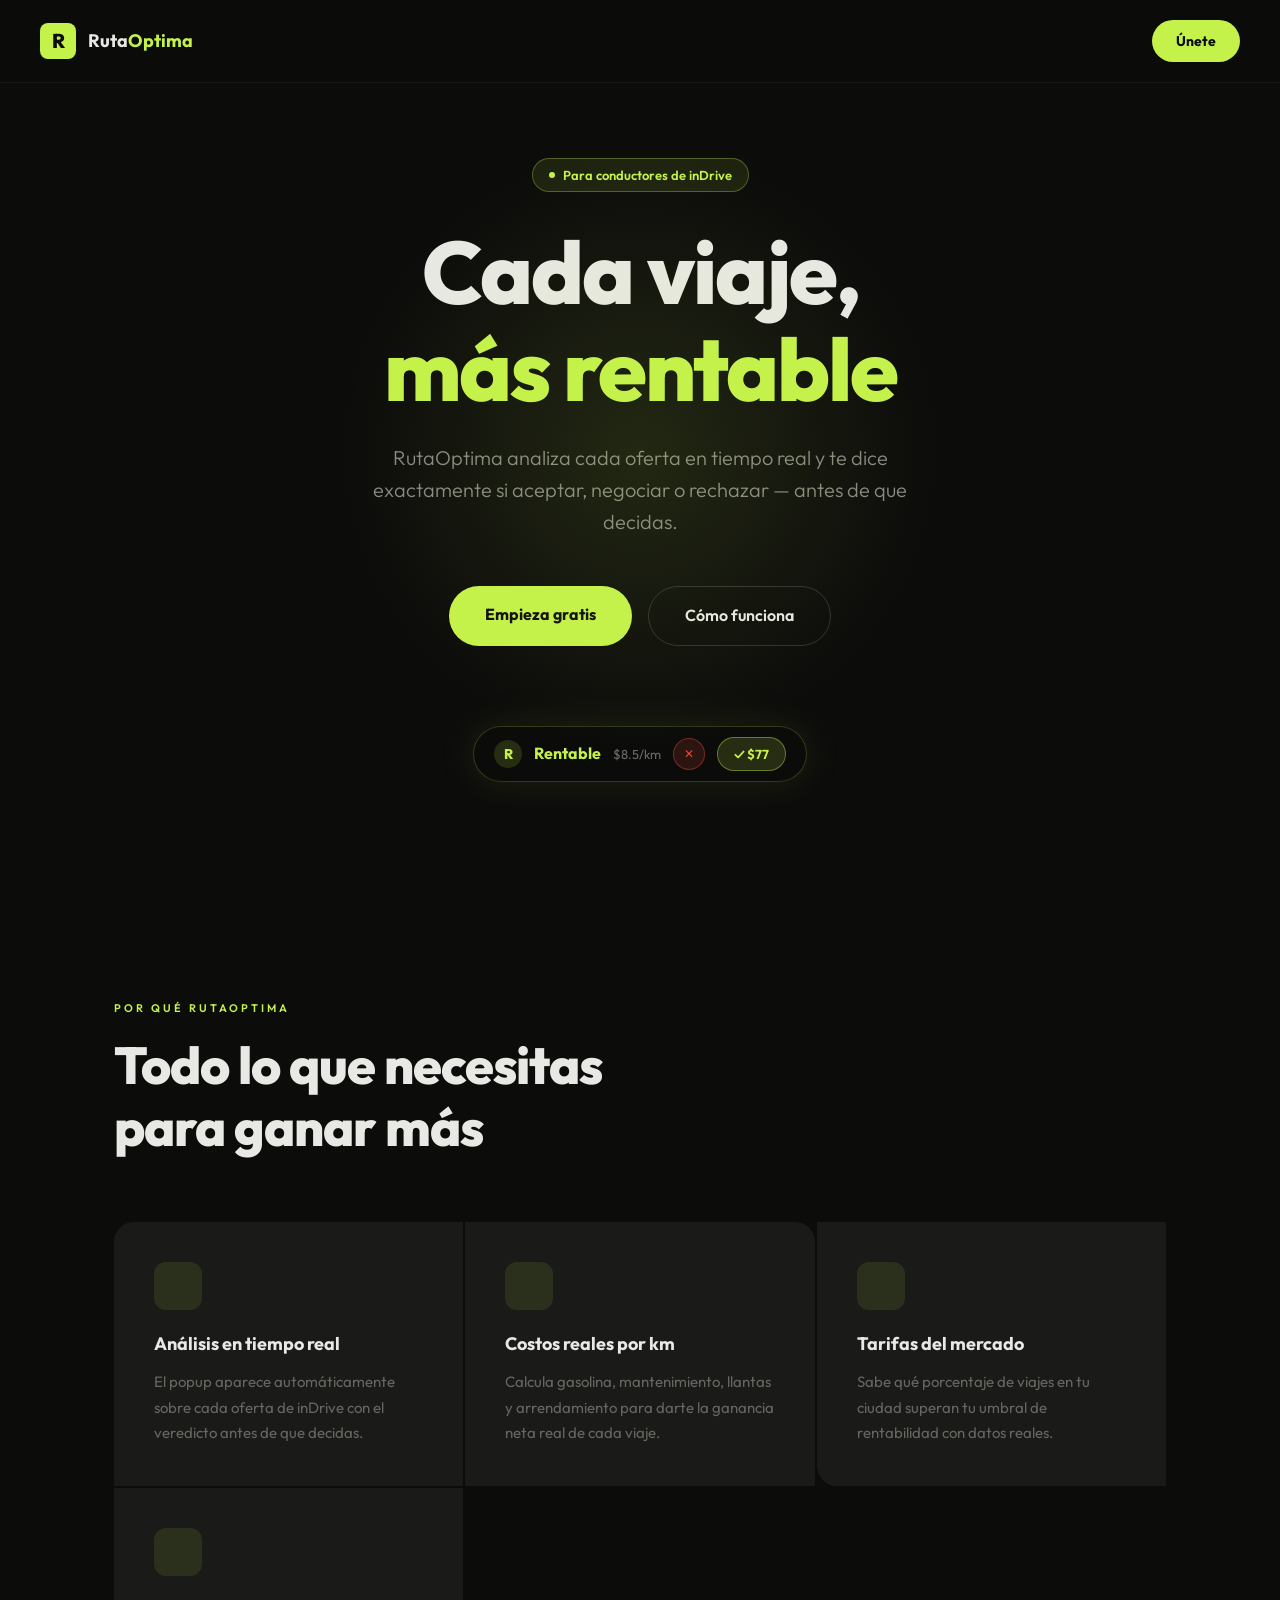
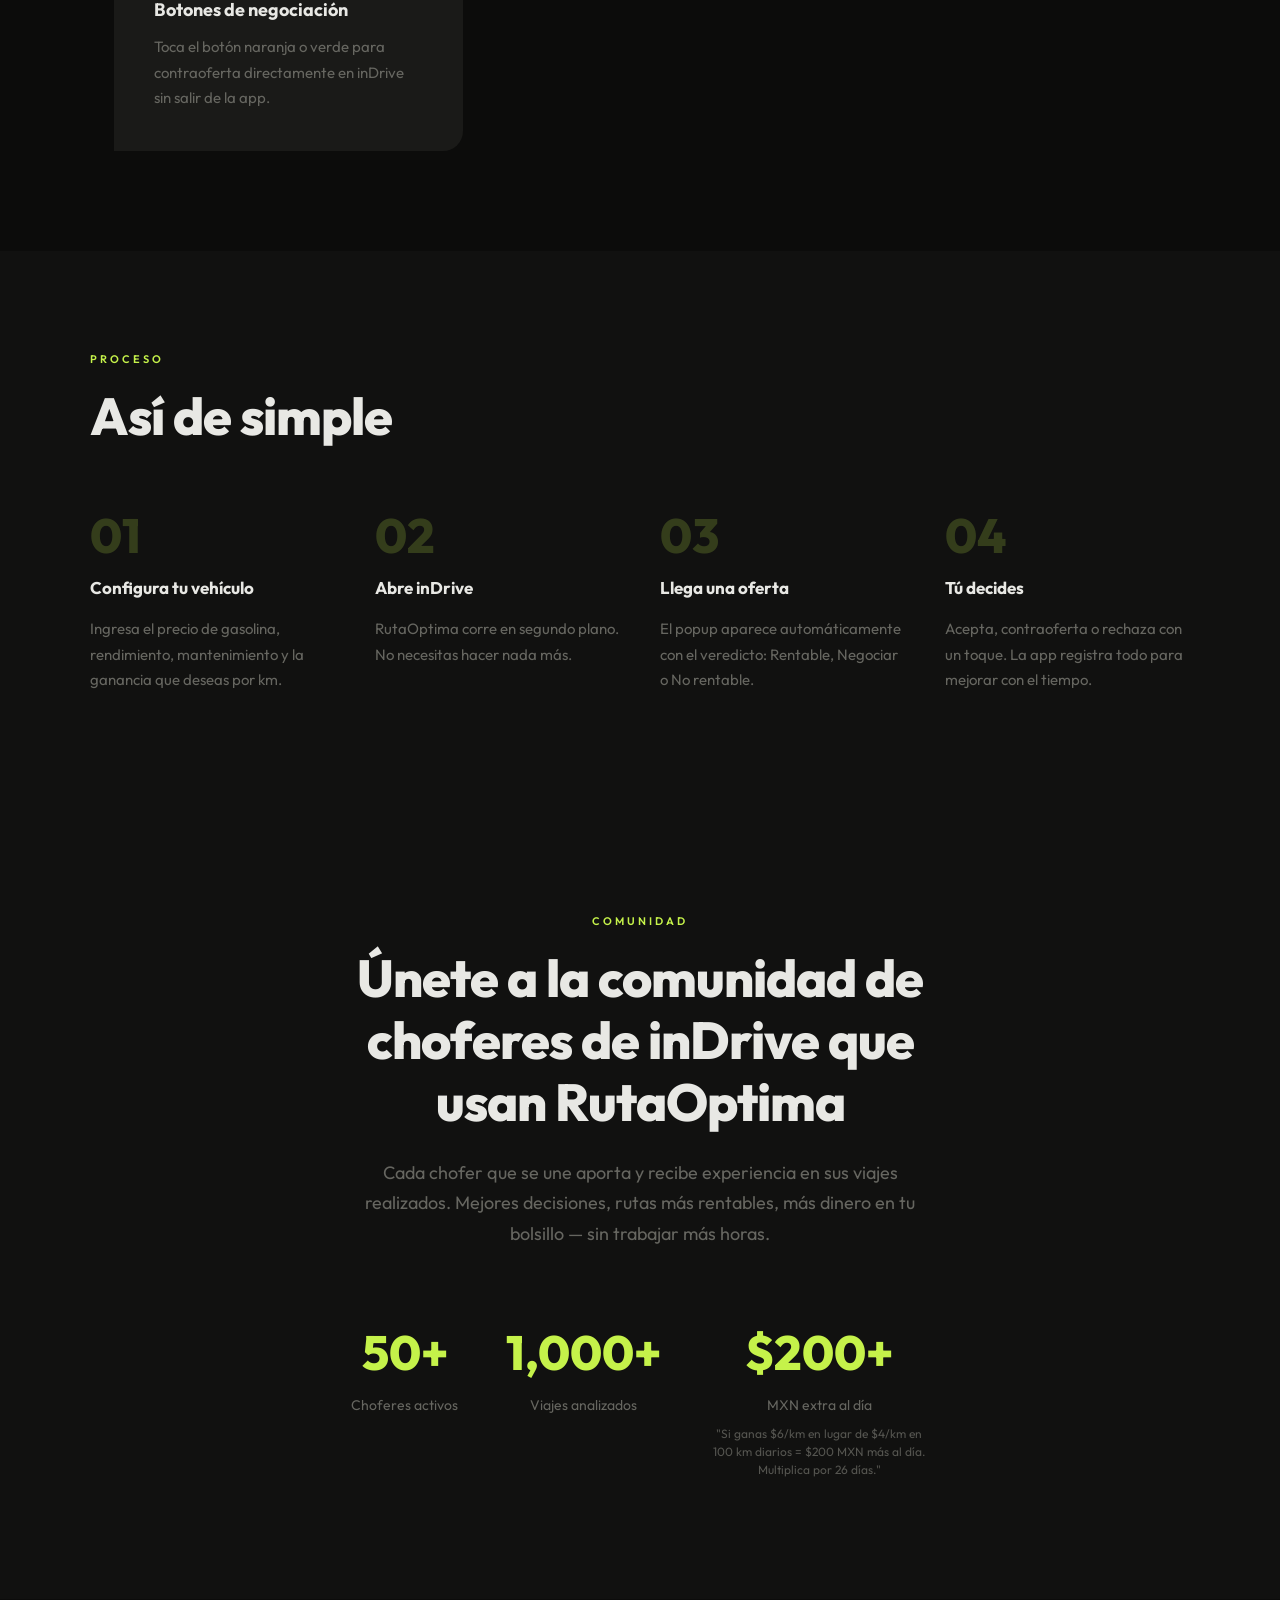
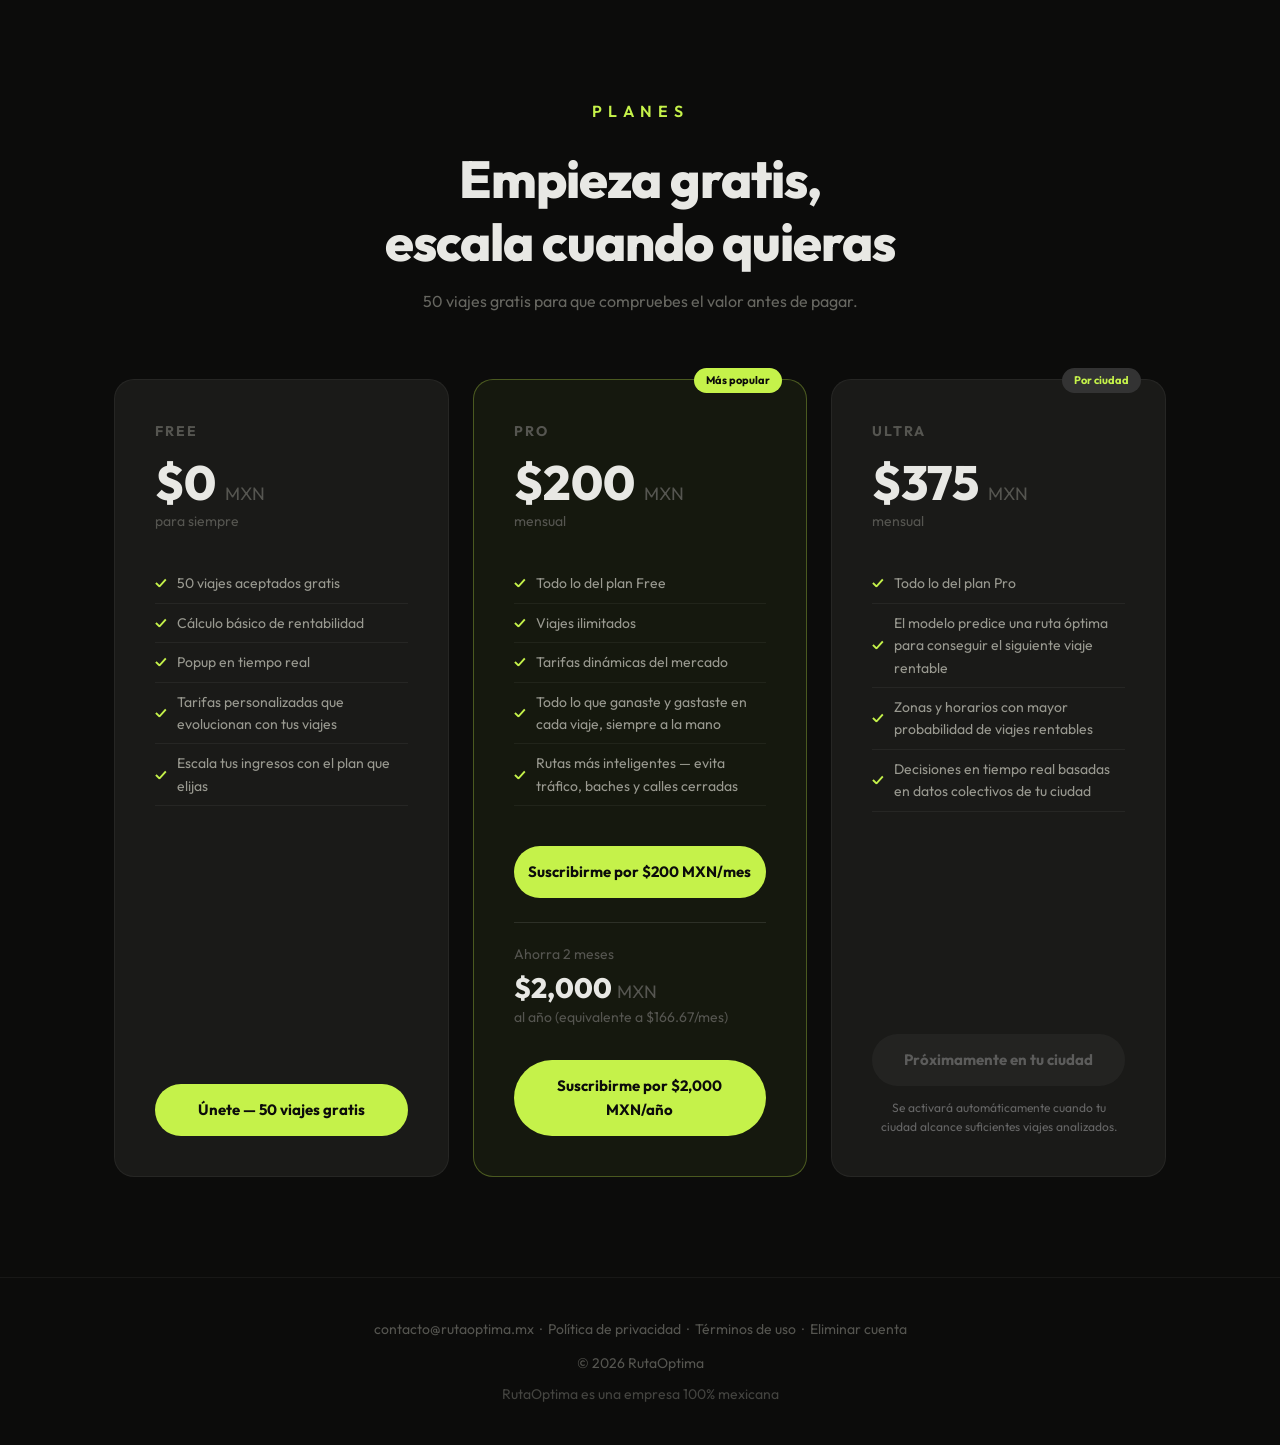
==== index.html @ 85afcc19 "Update index.html" ====
<!DOCTYPE html>
<html lang="es">
<head>
<meta charset="UTF-8">
<meta name="viewport" content="width=device-width, initial-scale=1.0">
<title>RutaOptima — Maximiza tus ganancias en inDrive</title>
<link href="https://fonts.googleapis.com/css2?family=Outfit:wght@300;400;500;600;700;800&display=swap" rel="stylesheet">
<style>
  :root {
    --lime: #c5f24a;
    --black: #0c0c0b;
    --dark: #111110;
    --card: #1a1a18;
    --muted: #555550;
    --text: #e8e8e4;
  }

  *, *::before, *::after { box-sizing: border-box; margin: 0; padding: 0; }
  html { scroll-behavior: smooth; }
  body {
    background: var(--black);
    color: var(--text);
    font-family: 'Outfit', sans-serif;
    font-size: 16px;
    line-height: 1.6;
    overflow-x: hidden;
  }

  nav {
    position: fixed;
    top: 0; left: 0; right: 0;
    z-index: 100;
    padding: 20px 40px;
    display: flex;
    align-items: center;
    justify-content: space-between;
    background: rgba(12,12,11,0.85);
    backdrop-filter: blur(12px);
    border-bottom: 1px solid rgba(255,255,255,0.05);
  }
  .logo {
    display: flex;
    align-items: center;
    gap: 12px;
    text-decoration: none;
  }
  .logo-icon {
    width: 36px; height: 36px;
    background: var(--lime);
    border-radius: 8px;
    display: flex;
    align-items: center;
    justify-content: center;
    font-weight: 800;
    font-size: 20px;
    color: var(--black);
  }
  .logo-text { font-weight: 700; font-size: 18px; color: var(--text); }
  .logo-text span { color: var(--lime); }
  .nav-cta {
    background: var(--lime);
    color: var(--black);
    border: none;
    padding: 10px 24px;
    border-radius: 100px;
    font-weight: 700;
    font-size: 14px;
    cursor: pointer;
    text-decoration: none;
    transition: opacity 0.2s;
  }
  .nav-cta:hover { opacity: 0.85; }

  .hero {
    min-height: 100vh;
    display: flex;
    flex-direction: column;
    align-items: center;
    justify-content: center;
    text-align: center;
    padding: 120px 24px 80px;
    position: relative;
    overflow: hidden;
  }
  .hero::before {
    content: '';
    position: absolute;
    width: 600px; height: 600px;
    background: radial-gradient(circle, rgba(197,242,74,0.12) 0%, transparent 70%);
    top: 50%; left: 50%;
    transform: translate(-50%, -50%);
    pointer-events: none;
  }
  .hero-badge {
    display: inline-flex;
    align-items: center;
    gap: 8px;
    background: rgba(197,242,74,0.1);
    border: 1px solid rgba(197,242,74,0.3);
    border-radius: 100px;
    padding: 6px 16px;
    font-size: 13px;
    color: var(--lime);
    margin-bottom: 32px;
    font-weight: 600;
  }
  .hero-badge::before {
    content: '';
    width: 6px; height: 6px;
    background: var(--lime);
    border-radius: 50%;
    animation: pulse 2s infinite;
  }
  @keyframes pulse {
    0%, 100% { opacity: 1; transform: scale(1); }
    50% { opacity: 0.5; transform: scale(0.8); }
  }
  h1 {
    font-weight: 800;
    font-size: clamp(42px, 7vw, 88px);
    line-height: 1.1;
    letter-spacing: -2px;
    margin-bottom: 24px;
    max-width: 900px;
  }
  h1 em { font-style: normal; color: var(--lime); }
  .hero-sub {
    font-size: clamp(16px, 2.5vw, 20px);
    color: #888880;
    max-width: 560px;
    margin-bottom: 48px;
    font-weight: 300;
  }
  .hero-actions {
    display: flex;
    gap: 16px;
    flex-wrap: wrap;
    justify-content: center;
  }
  .btn-primary {
    background: var(--lime);
    color: var(--black);
    border: none;
    padding: 16px 36px;
    border-radius: 100px;
    font-weight: 700;
    font-size: 16px;
    cursor: pointer;
    text-decoration: none;
    transition: transform 0.2s, opacity 0.2s;
    display: inline-block;
  }
  .btn-primary:hover { transform: translateY(-2px); opacity: 0.9; }
  .btn-ghost {
    background: transparent;
    color: var(--text);
    border: 1px solid rgba(255,255,255,0.15);
    padding: 16px 36px;
    border-radius: 100px;
    font-weight: 600;
    font-size: 16px;
    cursor: pointer;
    text-decoration: none;
    transition: border-color 0.2s;
    display: inline-block;
  }
  .btn-ghost:hover { border-color: rgba(255,255,255,0.4); }

  .popup-preview { margin-top: 80px; display: flex; justify-content: center; }
  .popup-demo {
    background: rgba(12,12,11,0.95);
    border: 1px solid rgba(197,242,74,0.2);
    border-radius: 100px;
    padding: 10px 20px;
    display: inline-flex;
    align-items: center;
    gap: 12px;
    box-shadow: 0 0 40px rgba(197,242,74,0.1);
    animation: float 3s ease-in-out infinite;
  }
  @keyframes float {
    0%, 100% { transform: translateY(0); }
    50% { transform: translateY(-8px); }
  }
  .popup-r {
    width: 28px; height: 28px;
    background: rgba(197,242,74,0.15);
    border-radius: 50%;
    display: flex;
    align-items: center;
    justify-content: center;
    font-weight: 800;
    font-size: 14px;
    color: var(--lime);
  }
  .popup-verdict { font-weight: 700; font-size: 16px; color: var(--lime); }
  .popup-km { font-size: 13px; color: rgba(255,255,255,0.4); }
  .popup-btn-reject {
    width: 32px; height: 32px;
    border-radius: 50%;
    background: rgba(231,76,60,0.15);
    border: 1px solid rgba(231,76,60,0.4);
    color: #e74c3c;
    display: flex;
    align-items: center;
    justify-content: center;
    font-size: 12px;
  }
  .popup-btn-accept {
    background: rgba(197,242,74,0.15);
    border: 1px solid rgba(197,242,74,0.4);
    color: var(--lime);
    padding: 6px 16px;
    border-radius: 100px;
    font-weight: 700;
    font-size: 13px;
  }

  .section { padding: 100px 24px; max-width: 1100px; margin: 0 auto; }
  .section-label {
    font-weight: 600;
    font-size: 11px;
    letter-spacing: 3px;
    text-transform: uppercase;
    color: var(--lime);
    margin-bottom: 16px;
  }
  .section-title {
    font-weight: 800;
    font-size: clamp(32px, 5vw, 52px);
    line-height: 1.2;
    letter-spacing: -1px;
    margin-bottom: 64px;
    max-width: 600px;
  }
  .features-grid {
    display: grid;
    grid-template-columns: repeat(auto-fit, minmax(300px, 1fr));
    gap: 2px;
  }
  .feature-card { background: var(--card); padding: 40px; transition: background 0.2s; }
  .feature-card:hover { background: #1f1f1d; }
  .feature-card:first-child { border-radius: 20px 0 0 0; }
  .feature-card:nth-child(2) { border-radius: 0 20px 0 0; }
  .feature-card:nth-child(3) { border-radius: 0 0 0 20px; }
  .feature-card:last-child { border-radius: 0 0 20px 0; }
  .feature-icon {
    width: 48px; height: 48px;
    background: rgba(197,242,74,0.1);
    border-radius: 12px;
    display: flex;
    align-items: center;
    justify-content: center;
    font-size: 24px;
    margin-bottom: 20px;
  }
  .feature-title { font-weight: 700; font-size: 18px; margin-bottom: 10px; }
  .feature-desc { color: #666660; font-size: 15px; line-height: 1.7; }

  .how-section { padding: 100px 24px 120px; background: var(--dark); overflow: visible; }
  .how-inner { max-width: 1100px; margin: 0 auto; }
  .steps {
    display: grid;
    grid-template-columns: repeat(auto-fit, minmax(220px, 1fr));
    gap: 40px;
    margin-top: 64px;
  }
  .step { display: flex; flex-direction: column; gap: 16px; }
  .step-num { font-weight: 800; font-size: 48px; color: rgba(197,242,74,0.2); line-height: 1; }
  .step-title { font-weight: 700; font-size: 17px; line-height: 1.5; }
  .step-desc { color: #666660; font-size: 15px; line-height: 1.7; }

  .pricing-section { padding: 100px 24px; max-width: 1100px; margin: 0 auto; text-align: center; }
  .pricing-cards {
    display: grid;
    grid-template-columns: repeat(auto-fit, minmax(320px, 1fr));
    gap: 24px;
    margin-top: 64px;
    text-align: left;
  }
  .pricing-card {
    background: var(--card);
    border-radius: 20px;
    padding: 40px;
    border: 1px solid rgba(255,255,255,0.05);
    position: relative;
    transition: transform 0.2s;
    display: flex;
    flex-direction: column;
  }
  .pricing-card:hover { transform: translateY(-4px); }
  .pricing-card.featured {
    border-color: rgba(197,242,74,0.3);
    background: rgba(197,242,74,0.05);
  }
  .pricing-badge {
    position: absolute;
    top: -12px; right: 24px;
    background: var(--lime);
    color: var(--black);
    font-weight: 700;
    font-size: 11px;
    padding: 4px 12px;
    border-radius: 100px;
  }
  .pricing-plan { font-weight: 700; font-size: 14px; color: var(--muted); text-transform: uppercase; letter-spacing: 2px; margin-bottom: 16px; }
  .pricing-price { font-weight: 800; font-size: 48px; line-height: 1; margin-bottom: 4px; }
  .pricing-price span { font-size: 18px; font-weight: 400; color: var(--muted); }
  .pricing-period { font-size: 14px; color: var(--muted); margin-bottom: 32px; }
  .pricing-features { list-style: none; margin-bottom: 32px; flex-grow: 1; }
  .pricing-features li {
    padding: 8px 0;
    border-bottom: 1px solid rgba(255,255,255,0.05);
    font-size: 14px;
    display: flex;
    align-items: center;
    gap: 10px;
    color: #999990;
  }
  .pricing-features li::before { content: '✓'; color: var(--lime); font-weight: 700; flex-shrink: 0; }
  .pricing-cta {
    display: block;
    text-align: center;
    padding: 14px;
    border-radius: 100px;
    font-weight: 700;
    font-size: 15px;
    text-decoration: none;
    transition: opacity 0.2s;
    margin-top: 8px;
  }
  .pricing-cta.lime { background: var(--lime); color: var(--black); }
  .pricing-cta.lime:hover { opacity: 0.85; }
  .pricing-cta.disabled { opacity: 0.6; cursor: not-allowed; background: #333; color: #888; pointer-events: auto; }

  footer {
    border-top: 1px solid rgba(255,255,255,0.05);
    padding: 40px 24px;
    text-align: center;
    color: var(--muted);
    font-size: 14px;
  }
  footer a { color: var(--muted); text-decoration: none; }
  footer a:hover { color: var(--text); }

  @media (max-width: 600px) {
    nav { padding: 16px 20px; }
    .hero { padding: 100px 20px 60px; }
    .section { padding: 60px 20px; }
  }
</style>
</head>
<body>

<nav>
  <a href="#" class="logo">
    <div class="logo-icon">R</div>
    <span class="logo-text">Ruta<span>Optima</span></span>
  </a>
  <a href="#precios" class="nav-cta">Únete</a>
</nav>

<section class="hero">
  <div class="hero-badge">Para conductores de inDrive</div>
  <h1>Cada viaje,<br><em>más rentable</em></h1>
  <p class="hero-sub">RutaOptima analiza cada oferta en tiempo real y te dice exactamente si aceptar, negociar o rechazar — antes de que decidas.</p>
  <div class="hero-actions">
    <a href="#precios" class="btn-primary">Empieza gratis</a>
    <a href="#como-funciona" class="btn-ghost">Cómo funciona</a>
  </div>
  <div class="popup-preview">
    <div class="popup-demo">
      <div class="popup-r">R</div>
      <span class="popup-verdict">Rentable</span>
      <span class="popup-km">$8.5/km</span>
      <div class="popup-btn-reject">✕</div>
      <div class="popup-btn-accept">✓ $77</div>
    </div>
  </div>
</section>

<section class="section">
  <div class="section-label">Por qué RutaOptima</div>
  <h2 class="section-title">Todo lo que necesitas para ganar más</h2>
  <div class="features-grid">
    <div class="feature-card">
      <div class="feature-icon"></div>
      <div class="feature-title">Análisis en tiempo real</div>
      <p class="feature-desc">El popup aparece automáticamente sobre cada oferta de inDrive con el veredicto antes de que decidas.</p>
    </div>
    <div class="feature-card">
      <div class="feature-icon"></div>
      <div class="feature-title">Costos reales por km</div>
      <p class="feature-desc">Calcula gasolina, mantenimiento, llantas y arrendamiento para darte la ganancia neta real de cada viaje.</p>
    </div>
    <div class="feature-card">
      <div class="feature-icon"></div>
      <div class="feature-title">Tarifas del mercado</div>
      <p class="feature-desc">Sabe qué porcentaje de viajes en tu ciudad superan tu umbral de rentabilidad con datos reales.</p>
    </div>
    <div class="feature-card">
      <div class="feature-icon"></div>
      <div class="feature-title">Botones de negociación</div>
      <p class="feature-desc">Toca el botón naranja o verde para contraoferta directamente en inDrive sin salir de la app.</p>
    </div>
  </div>
</section>

<section class="how-section" id="como-funciona">
  <div class="how-inner">
    <div class="section-label">Proceso</div>
    <h2 class="section-title">Así de simple</h2>
    <div class="steps">
      <div class="step"><div class="step-num">01</div><div class="step-title">Configura tu vehículo</div><p class="step-desc">Ingresa el precio de gasolina, rendimiento, mantenimiento y la ganancia que deseas por km.</p></div>
      <div class="step"><div class="step-num">02</div><div class="step-title">Abre inDrive</div><p class="step-desc">RutaOptima corre en segundo plano. No necesitas hacer nada más.</p></div>
      <div class="step"><div class="step-num">03</div><div class="step-title">Llega una oferta</div><p class="step-desc">El popup aparece automáticamente con el veredicto: Rentable, Negociar o No rentable.</p></div>
      <div class="step"><div class="step-num">04</div><div class="step-title">Tú decides</div><p class="step-desc">Acepta, contraoferta o rechaza con un toque. La app registra todo para mejorar con el tiempo.</p></div>
    </div>
  </div>
</section>

<section class="how-section">
  <div class="how-inner" style="text-align:center;">
    <div class="section-label">Comunidad</div>
    <h2 class="section-title" style="margin: 0 auto 24px;">Únete a la comunidad de choferes de inDrive que usan RutaOptima</h2>
    <p style="color:#666660; font-size:18px; max-width:560px; margin:0 auto 64px; line-height:1.7;">Cada chofer que se une aporta y recibe experiencia en sus viajes realizados. Mejores decisiones, rutas más rentables, más dinero en tu bolsillo — sin trabajar más horas.</p>
    <div style="display:flex; justify-content:center; gap:48px; flex-wrap:wrap;">
      <div style="text-align:center;"><div id="statChoferes" style="font-weight:800; font-size:48px; color:var(--lime);">50+</div><div style="color:#666660; font-size:14px; margin-top:4px;">Choferes activos</div></div>
      <div style="text-align:center;"><div id="statViajes" style="font-weight:800; font-size:48px; color:var(--lime);">1,000+</div><div style="color:#666660; font-size:14px; margin-top:4px;">Viajes analizados</div></div>
      <div style="text-align:center; max-width:220px;"><div style="font-weight:800; font-size:48px; color:var(--lime);">$200+</div><div style="color:#666660; font-size:14px; margin-top:4px;">MXN extra al día</div><div style="color:#555550; font-size:12px; margin-top:8px; line-height:1.5;">"Si ganas $6/km en lugar de $4/km en 100 km diarios = $200 MXN más al día. Multiplica por 26 días."</div></div>
    </div>
  </div>
</section>

<section class="pricing-section" id="precios">
  <div class="section-label" style="font-size:16px; letter-spacing:6px; text-align:center; margin-bottom:24px;">Planes</div>
  <h2 class="section-title" style="margin: 0 auto 16px; text-align:center;">Empieza gratis,<br>escala cuando quieras</h2>
  <p style="color:#666660; margin-bottom:0; text-align:center;">50 viajes gratis para que compruebes el valor antes de pagar.</p>
  <div class="pricing-cards">

    <div class="pricing-card">
      <div class="pricing-plan">Free</div>
      <div class="pricing-price">$0 <span>MXN</span></div>
      <div class="pricing-period">para siempre</div>
      <ul class="pricing-features">
        <li>50 viajes aceptados gratis</li>
        <li>Cálculo básico de rentabilidad</li>
        <li>Popup en tiempo real</li>
        <li>Tarifas personalizadas que evolucionan con tus viajes</li>
        <li>Escala tus ingresos con el plan que elijas</li>
      </ul>
      <a href="#" class="pricing-cta lime">Únete — 50 viajes gratis</a>
    </div>

    <div class="pricing-card featured">
      <div class="pricing-badge">Más popular</div>
      <div class="pricing-plan">Pro</div>
      <div class="pricing-price">$200 <span>MXN</span></div>
      <div class="pricing-period">mensual</div>
      <ul class="pricing-features">
        <li>Todo lo del plan Free</li>
        <li>Viajes ilimitados</li>
        <li>Tarifas dinámicas del mercado</li>
        <li>Todo lo que ganaste y gastaste en cada viaje, siempre a la mano</li>
        <li>Rutas más inteligentes — evita tráfico, baches y calles cerradas</li>
      </ul>
      <a href="https://buy.stripe.com/4gMfZhemnfGN6g52s34Rq00" class="pricing-cta lime" target="_blank">Suscribirme por $200 MXN/mes</a>
      <div style="margin-top: 24px; border-top: 1px solid rgba(255,255,255,0.1); padding-top: 20px;">
        <div class="pricing-period" style="margin-bottom: 8px;">Ahorra 2 meses</div>
        <div class="pricing-price" style="font-size: 28px;">$2,000 <span>MXN</span></div>
        <div class="pricing-period">al año (equivalente a $166.67/mes)</div>
        <a href="https://buy.stripe.com/5kQdR96TV1PX47Xc2D4Rq01" class="pricing-cta lime" target="_blank" style="margin-top: 16px;">Suscribirme por $2,000 MXN/año</a>
      </div>
    </div>

    <div class="pricing-card" id="ultraCard"></div>

  </div>
</section>

<footer>
  <p style="margin-bottom:12px;">
    <a href="mailto:contacto@rutaoptima.mx">contacto@rutaoptima.mx</a>
    &nbsp;·&nbsp;
    <a href="privacy.html">Política de privacidad</a>
    &nbsp;·&nbsp;
    <a href="terms.html">Términos de uso</a>
    &nbsp;·&nbsp;
    <a href="eliminar-cuenta.html">Eliminar cuenta</a>
  </p>
  <p>© 2026 RutaOptima</p>
  <p style="margin-top:8px; color:#444440;">RutaOptima es una empresa 100% mexicana</p>
</footer>

<script>
  let ultraAvailable = false;

  function showUltraUnavailableMessage() {
    alert("El plan Ultra aún no está disponible en tu ciudad.\n\nNecesitamos más datos de viajes para activar funcionalidades avanzadas. ¡Sigue usando RutaOptima y ayuda a tu comunidad a alcanzar el umbral!");
  }

  async function cargarEstadisticas() {
    try {
      const res  = await fetch('https://rutaoptima-backend-production.up.railway.app/api/public/stats');
      const data = await res.json();
      if (data.success) {
        const choferes = data.data.choferes_activos;
        const viajes   = data.data.viajes_analizados;
        const elChoferes = document.getElementById('statChoferes');
        const elViajes   = document.getElementById('statViajes');
        if (elChoferes) elChoferes.textContent = choferes >= 1000
          ? `${(choferes / 1000).toFixed(1)}k+` : `${choferes}+`;
        if (elViajes) elViajes.textContent = viajes >= 1000
          ? `${Math.floor(viajes / 1000)}k+` : `${viajes}+`;
      }
    } catch (e) {}
  }
  cargarEstadisticas();

  async function verificarUltra() {
    try {
      const ciudad = encodeURIComponent('Tepic, Nayarit, México');
      const res  = await fetch(`https://rutaoptima-backend-production.up.railway.app/api/analytics/ultra-disponible?ciudad=${ciudad}`);
      const data = await res.json();
      if (data.success && data.data?.ultraDisponible) {
        ultraAvailable = true;
        renderUltraCard();
      }
    } catch (e) {}
  }
  verificarUltra();

  function renderUltraCard() {
    const ultraCard = document.getElementById('ultraCard');
    if (!ultraCard) return;
    if (ultraAvailable) {
      ultraCard.innerHTML = `
        <div class="pricing-badge" style="background:#333; color:#c5f24a;">Por ciudad</div>
        <div class="pricing-plan">Ultra</div>
        <div class="pricing-price">$375 <span>MXN</span></div>
        <div class="pricing-period">mensual</div>
        <ul class="pricing-features">
          <li>Todo lo del plan Pro</li>
          <li>El modelo predice una ruta óptima para conseguir el siguiente viaje rentable</li>
          <li>Zonas y horarios con mayor probabilidad de viajes rentables</li>
          <li>Decisiones en tiempo real basadas en datos colectivos de tu ciudad</li>
        </ul>
        <a href="https://buy.stripe.com/4gMbJ1dijgKRfQFc2D4Rq04" class="pricing-cta lime" target="_blank">Suscribirme por $375 MXN/mes</a>
        <div style="margin-top: 24px; border-top: 1px solid rgba(255,255,255,0.1); padding-top: 20px;">
          <div class="pricing-period" style="margin-bottom: 8px;">Ahorra 2 meses</div>
          <div class="pricing-price" style="font-size: 28px;">$3,750 <span>MXN</span></div>
          <div class="pricing-period">al año (equivalente a $312.50/mes)</div>
          <a href="https://buy.stripe.com/9B69AT5PRcuBawl1nZ4Rq05" class="pricing-cta lime" target="_blank" style="margin-top: 16px;">Suscribirme por $3,750 MXN/año</a>
        </div>
      `;
    } else {
      ultraCard.innerHTML = `
        <div class="pricing-badge" style="background:#333; color:#c5f24a;">Por ciudad</div>
        <div class="pricing-plan">Ultra</div>
        <div class="pricing-price">$375 <span>MXN</span></div>
        <div class="pricing-period">mensual</div>
        <ul class="pricing-features">
          <li>Todo lo del plan Pro</li>
          <li>El modelo predice una ruta óptima para conseguir el siguiente viaje rentable</li>
          <li>Zonas y horarios con mayor probabilidad de viajes rentables</li>
          <li>Decisiones en tiempo real basadas en datos colectivos de tu ciudad</li>
        </ul>
        <div class="pricing-cta disabled" id="ultraDisabledBtn" style="background:#2a2a28; color:#888; cursor:pointer; text-align:center;">Próximamente en tu ciudad</div>
        <p style="font-size:12px; color:#666; margin-top:12px; text-align:center;">Se activará automáticamente cuando tu ciudad alcance suficientes viajes analizados.</p>
      `;
      const btn = document.getElementById('ultraDisabledBtn');
      if (btn) btn.addEventListener('click', showUltraUnavailableMessage);
    }
  }
  renderUltraCard();
</script>

</body>
</html>
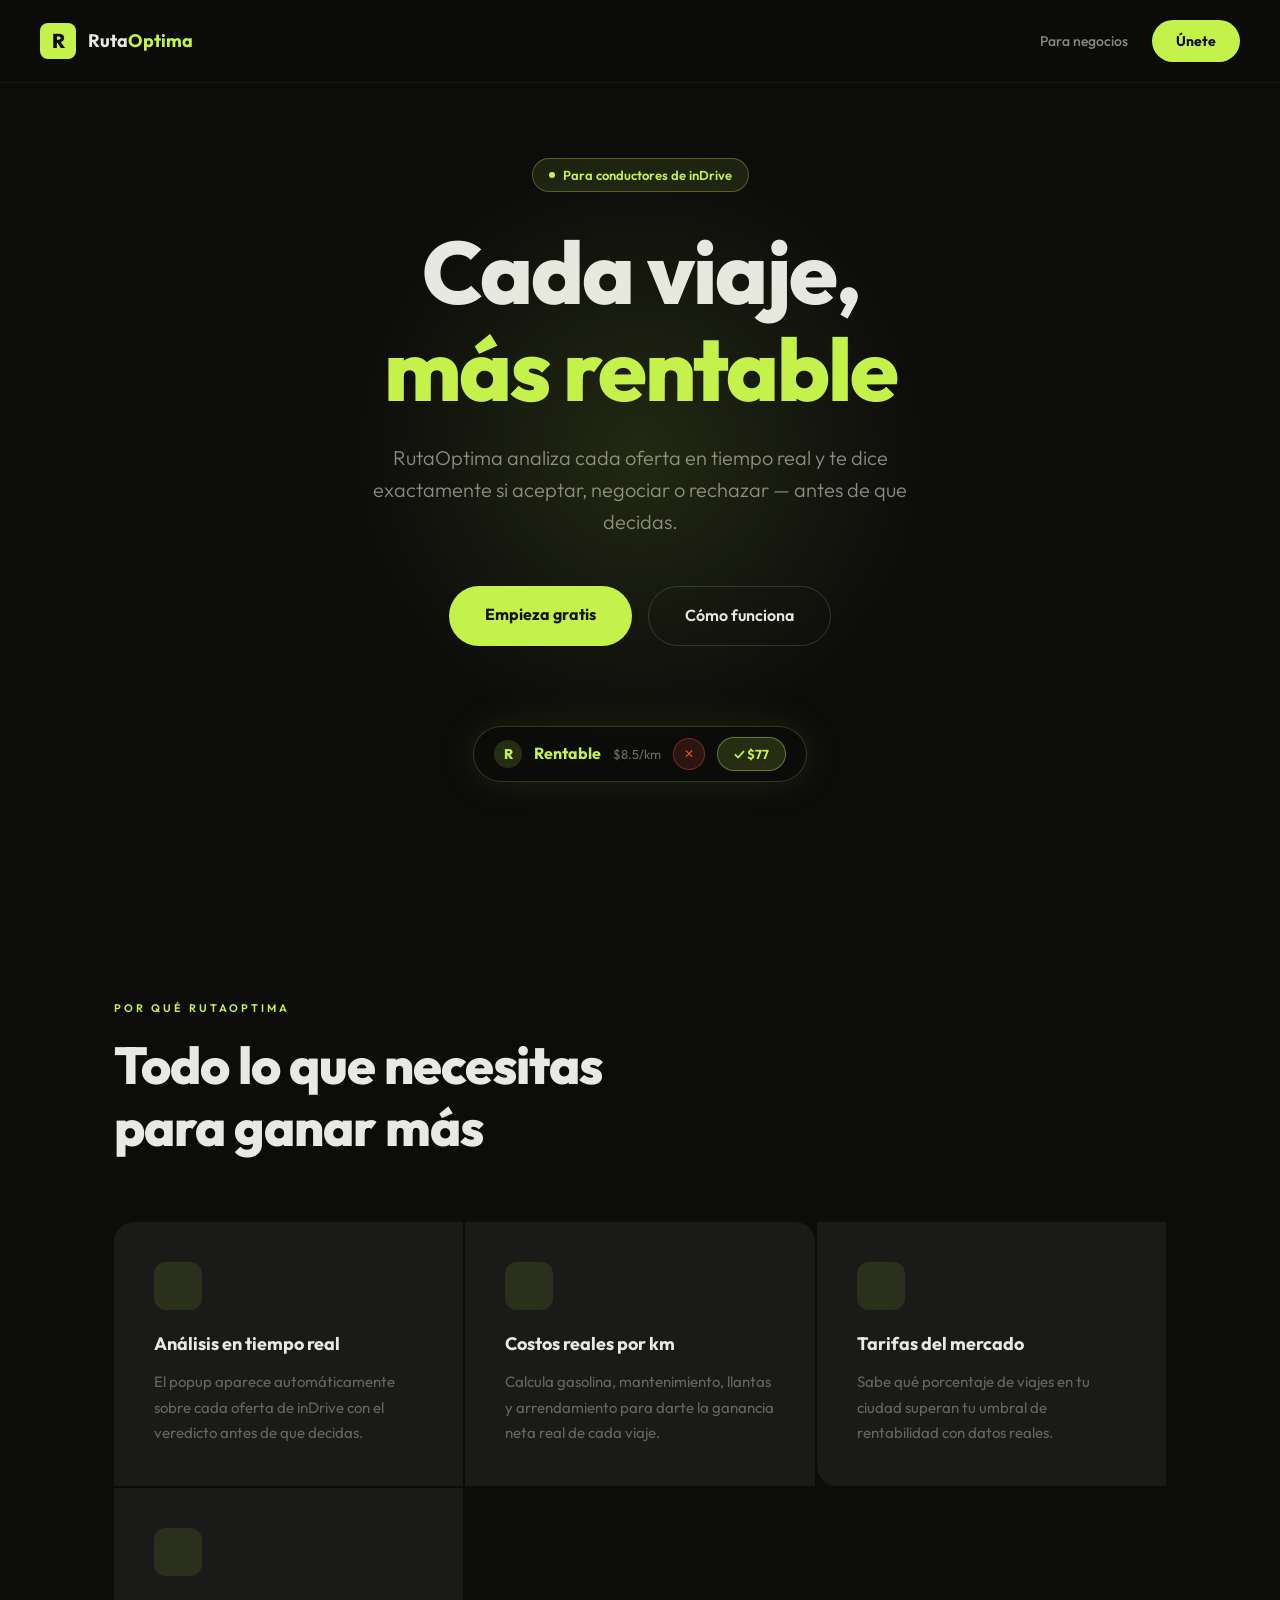
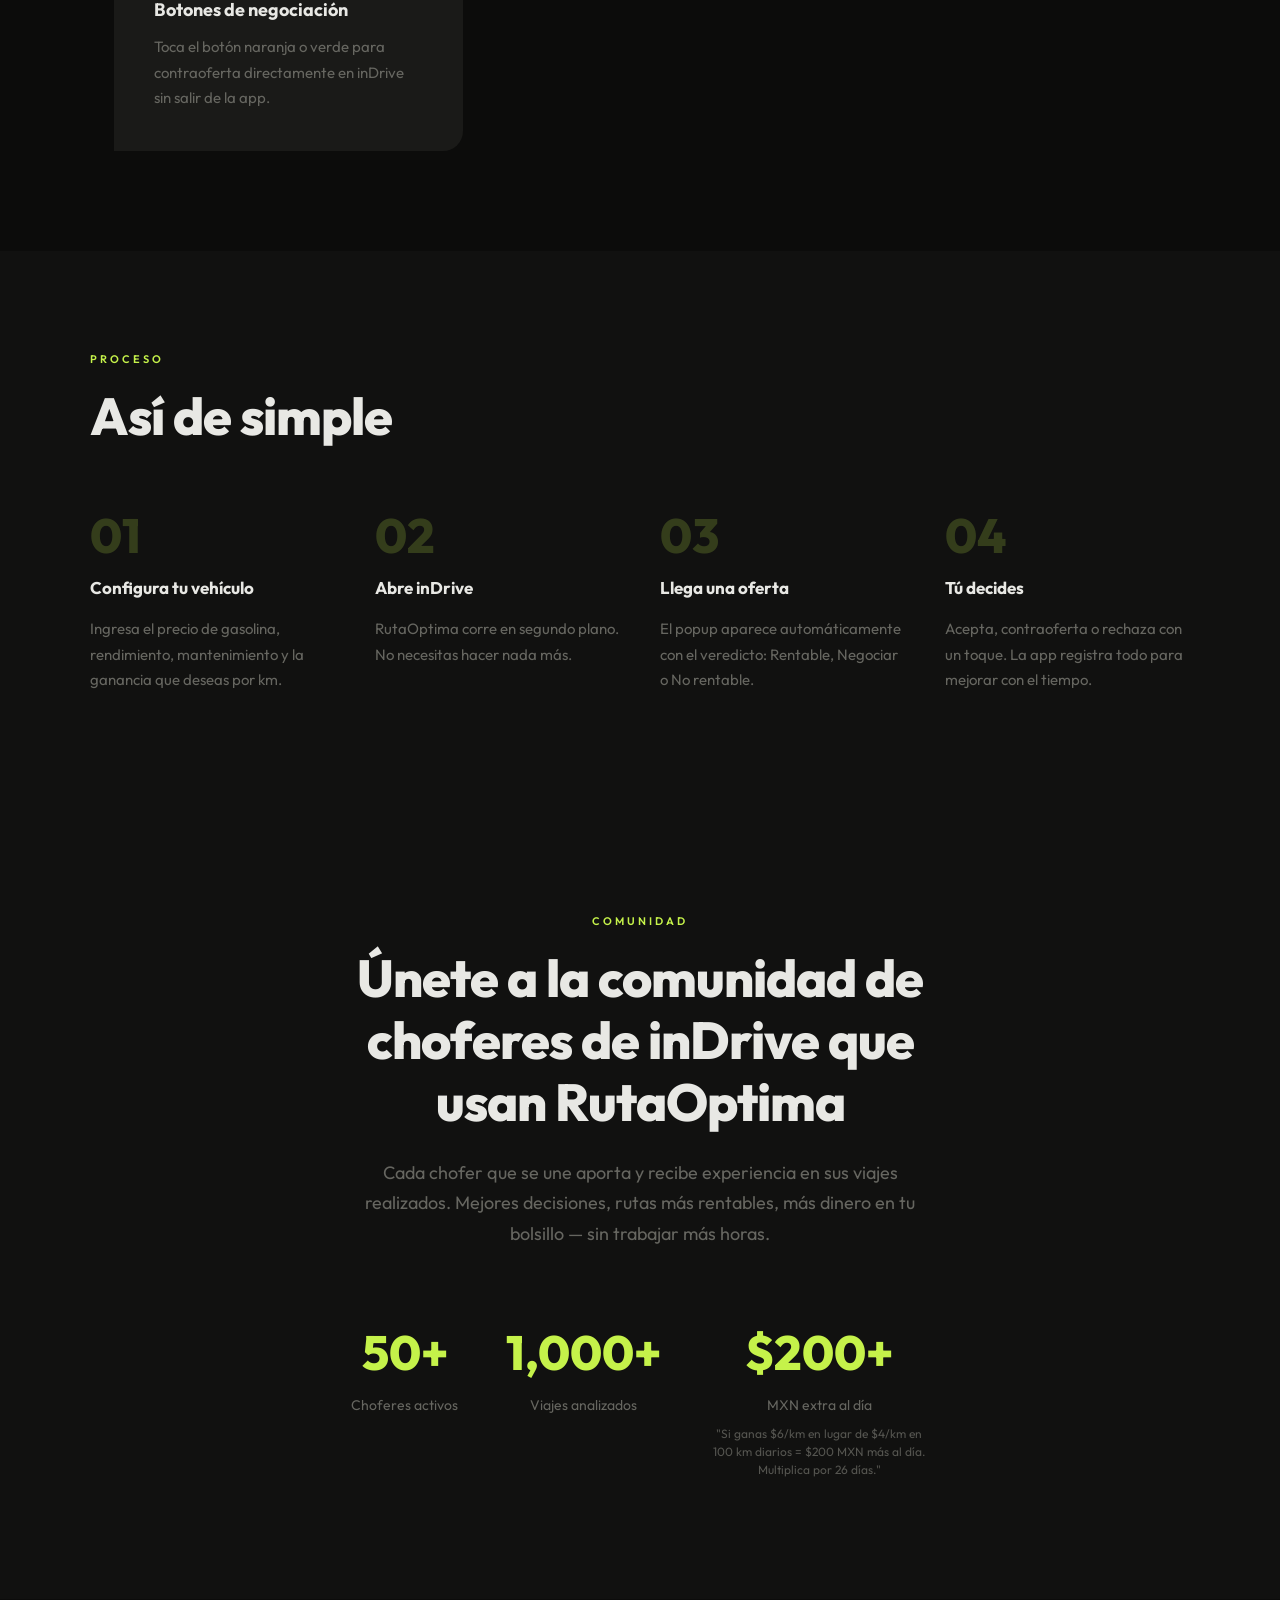
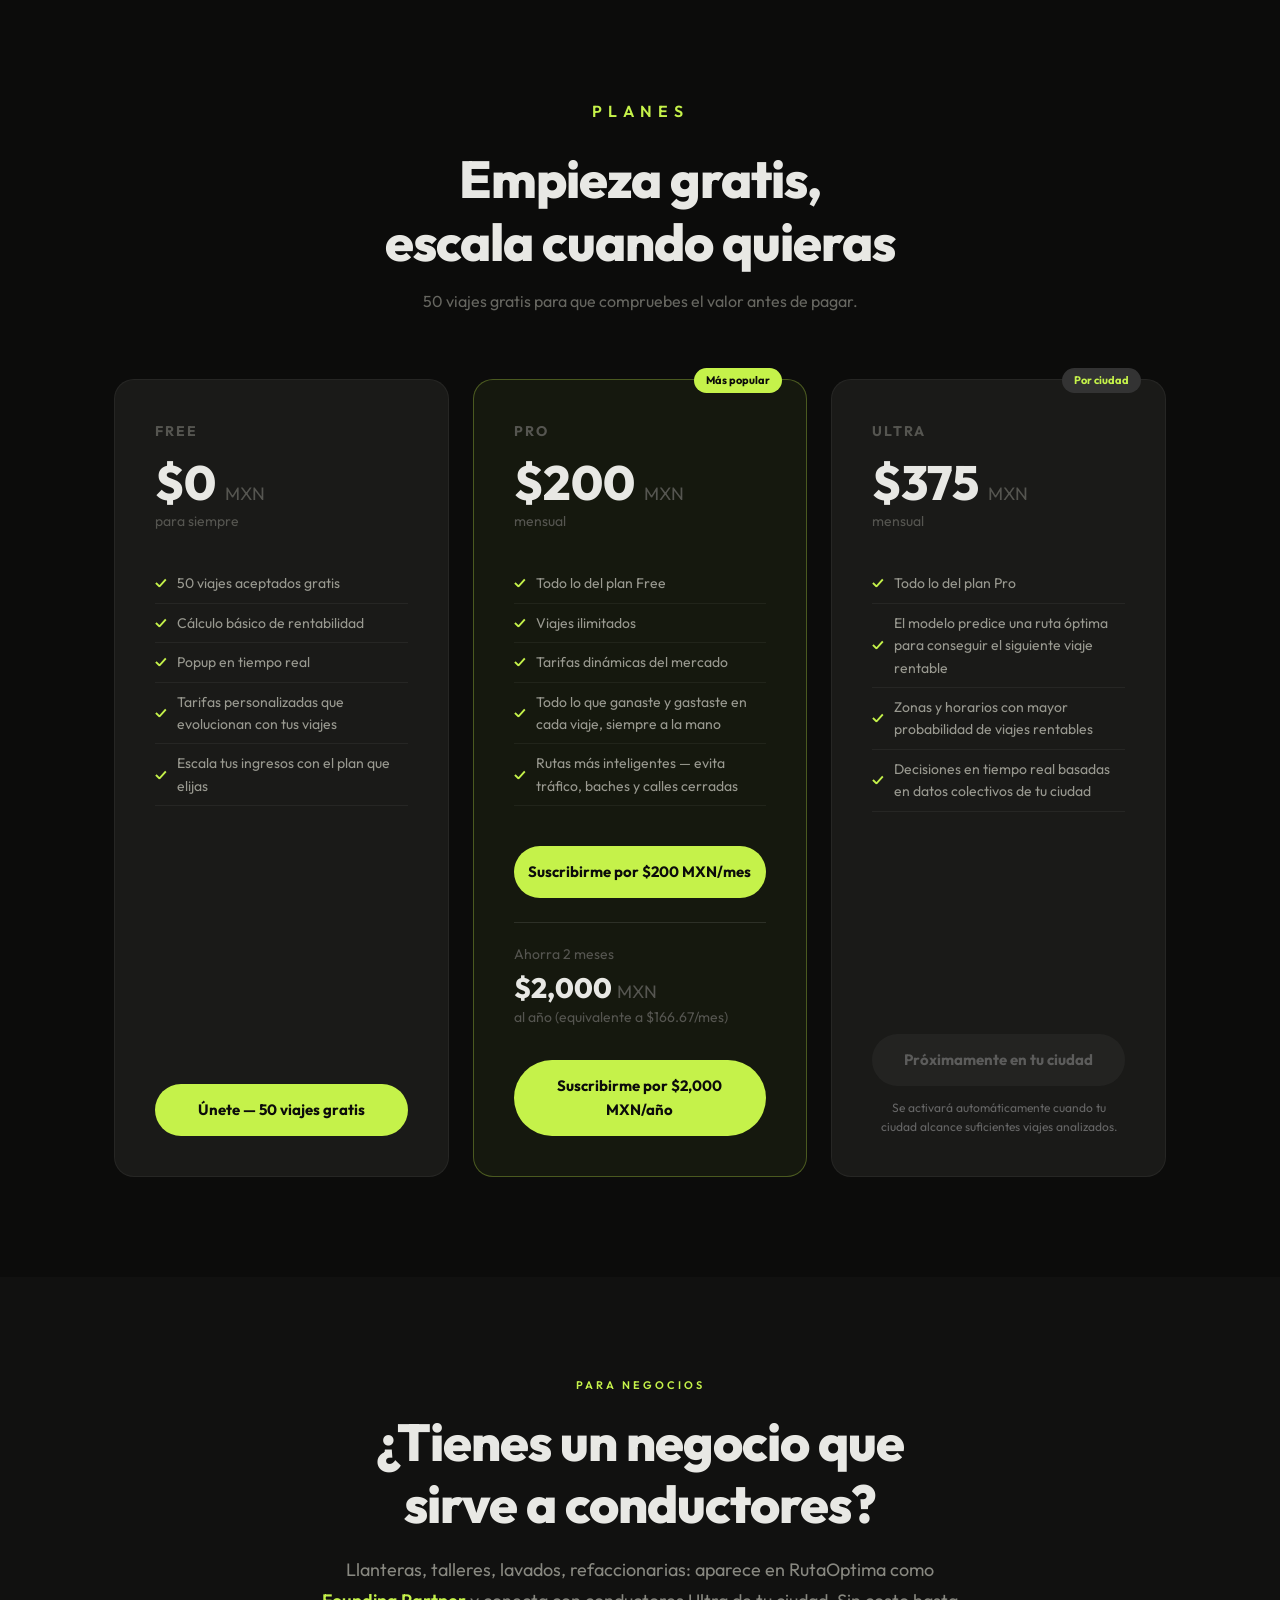
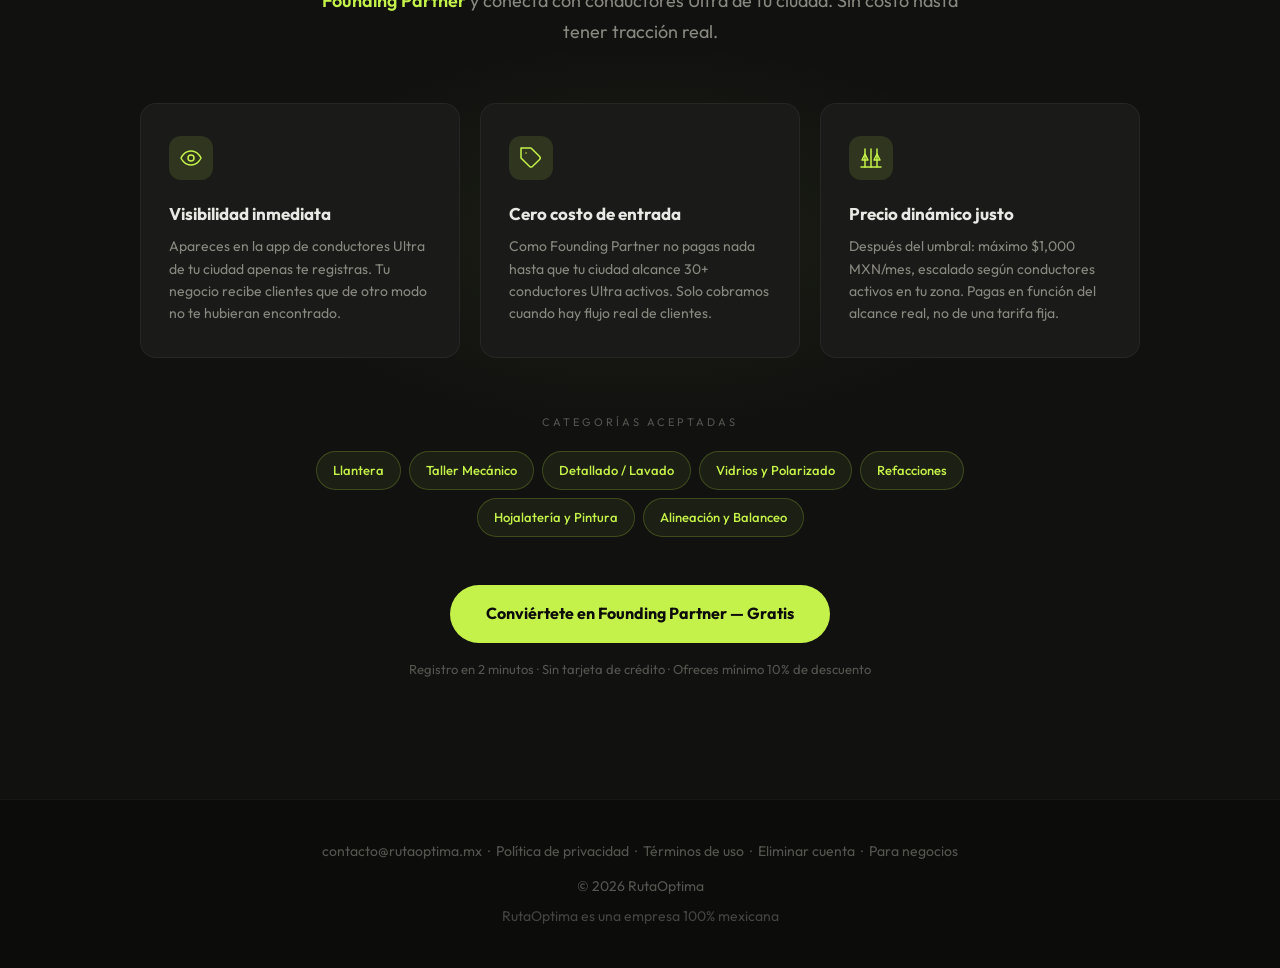
==== commit 14a861b4: "Update index.html" ====
--- a/index.html
+++ b/index.html
@@ -57,6 +57,15 @@
   }
   .logo-text { font-weight: 700; font-size: 18px; color: var(--text); }
   .logo-text span { color: var(--lime); }
+  .nav-right { display: flex; align-items: center; gap: 24px; }
+  .nav-secondary {
+    color: #888880;
+    text-decoration: none;
+    font-size: 14px;
+    font-weight: 500;
+    transition: color 0.2s;
+  }
+  .nav-secondary:hover { color: var(--text); }
   .nav-cta {
     background: var(--lime);
     color: var(--black);
@@ -333,6 +342,98 @@
   .pricing-cta.lime:hover { opacity: 0.85; }
   .pricing-cta.disabled { opacity: 0.6; cursor: not-allowed; background: #333; color: #888; pointer-events: auto; }
 
+  /* ── SECCION PROVEEDORES ── */
+  .proveedores-section {
+    padding: 100px 24px 120px;
+    background: var(--dark);
+    position: relative;
+    overflow: hidden;
+  }
+  .proveedores-section::before {
+    content: '';
+    position: absolute;
+    width: 800px; height: 400px;
+    background: radial-gradient(ellipse, rgba(197,242,74,0.06) 0%, transparent 70%);
+    top: 50%; left: 50%;
+    transform: translate(-50%, -50%);
+    pointer-events: none;
+  }
+  .proveedores-inner {
+    max-width: 1000px;
+    margin: 0 auto;
+    text-align: center;
+    position: relative;
+    z-index: 1;
+  }
+  .proveedores-cards {
+    display: grid;
+    grid-template-columns: repeat(auto-fit, minmax(260px, 1fr));
+    gap: 20px;
+    margin: 56px 0 56px;
+    text-align: left;
+  }
+  .prov-card {
+    background: var(--card);
+    padding: 32px 28px;
+    border-radius: 16px;
+    border: 1px solid rgba(255,255,255,0.05);
+    transition: border-color 0.2s, transform 0.2s;
+  }
+  .prov-card:hover {
+    border-color: rgba(197,242,74,0.25);
+    transform: translateY(-4px);
+  }
+  .prov-icon {
+    width: 44px; height: 44px;
+    background: rgba(197,242,74,0.12);
+    border-radius: 12px;
+    display: flex;
+    align-items: center;
+    justify-content: center;
+    font-size: 22px;
+    margin-bottom: 20px;
+  }
+  .prov-title {
+    font-weight: 700;
+    font-size: 17px;
+    margin-bottom: 8px;
+    color: var(--text);
+  }
+  .prov-desc {
+    color: #888880;
+    font-size: 14px;
+    line-height: 1.6;
+  }
+  .prov-categorias-label {
+    color: var(--muted);
+    font-size: 11px;
+    letter-spacing: 3px;
+    text-transform: uppercase;
+    margin-bottom: 20px;
+  }
+  .prov-pills {
+    display: flex;
+    flex-wrap: wrap;
+    justify-content: center;
+    gap: 8px;
+    max-width: 740px;
+    margin: 0 auto 48px;
+  }
+  .prov-pill {
+    background: rgba(197,242,74,0.06);
+    border: 1px solid rgba(197,242,74,0.2);
+    padding: 8px 16px;
+    border-radius: 100px;
+    font-size: 13px;
+    color: var(--lime);
+    font-weight: 500;
+  }
+  .prov-fine-print {
+    color: var(--muted);
+    font-size: 13px;
+    margin-top: 16px;
+  }
+
   footer {
     border-top: 1px solid rgba(255,255,255,0.05);
     padding: 40px 24px;
@@ -345,8 +446,10 @@
 
   @media (max-width: 600px) {
     nav { padding: 16px 20px; }
+    .nav-secondary { display: none; }
     .hero { padding: 100px 20px 60px; }
     .section { padding: 60px 20px; }
+    .proveedores-section { padding: 60px 20px 80px; }
   }
 </style>
 </head>
@@ -357,7 +460,10 @@
     <div class="logo-icon">R</div>
     <span class="logo-text">Ruta<span>Optima</span></span>
   </a>
-  <a href="#precios" class="nav-cta">Únete</a>
+  <div class="nav-right">
+    <a href="#proveedores" class="nav-secondary">Para negocios</a>
+    <a href="#precios" class="nav-cta">Únete</a>
+  </div>
 </nav>
 
 <section class="hero">
@@ -478,6 +584,70 @@
   </div>
 </section>
 
+<!-- ── SECCION PARA PROVEEDORES ── -->
+<section class="proveedores-section" id="proveedores">
+  <div class="proveedores-inner">
+    <div class="section-label">Para Negocios</div>
+    <h2 class="section-title" style="margin: 0 auto 20px;">¿Tienes un negocio que sirve a conductores?</h2>
+    <p style="color:#888880; font-size:18px; max-width:640px; margin:0 auto; line-height:1.7;">
+      Llanteras, talleres, lavados, refaccionarias: aparece en RutaOptima como <strong style="color:var(--lime); font-weight:600;">Founding Partner</strong> y conecta con conductores Ultra de tu ciudad. Sin costo hasta tener tracción real.
+    </p>
+
+    <div class="proveedores-cards">
+      <div class="prov-card">
+        <div class="prov-icon">
+          <svg width="24" height="24" viewBox="0 0 24 24" fill="none" stroke="#c5f24a" stroke-width="1.5" stroke-linecap="round" stroke-linejoin="round">
+            <path d="M2 12s3-7 10-7 10 7 10 7-3 7-10 7-10-7-10-7z"/>
+            <circle cx="12" cy="12" r="3"/>
+          </svg>
+        </div>
+        <div class="prov-title">Visibilidad inmediata</div>
+        <p class="prov-desc">Apareces en la app de conductores Ultra de tu ciudad apenas te registras. Tu negocio recibe clientes que de otro modo no te hubieran encontrado.</p>
+      </div>
+      <div class="prov-card">
+        <div class="prov-icon">
+          <svg width="24" height="24" viewBox="0 0 24 24" fill="none" stroke="#c5f24a" stroke-width="1.5" stroke-linecap="round" stroke-linejoin="round">
+            <path d="M20.59 13.41l-7.17 7.17a2 2 0 01-2.83 0L2 12V2h10l8.59 8.59a2 2 0 010 2.82z"/>
+            <line x1="7" y1="7" x2="7.01" y2="7"/>
+          </svg>
+        </div>
+        <div class="prov-title">Cero costo de entrada</div>
+        <p class="prov-desc">Como Founding Partner no pagas nada hasta que tu ciudad alcance 30+ conductores Ultra activos. Solo cobramos cuando hay flujo real de clientes.</p>
+      </div>
+      <div class="prov-card">
+        <div class="prov-icon">
+          <svg width="24" height="24" viewBox="0 0 24 24" fill="none" stroke="#c5f24a" stroke-width="1.5" stroke-linecap="round" stroke-linejoin="round">
+            <path d="M6 3v18"/>
+            <path d="M18 3v18"/>
+            <path d="M6 8l-3 6h6z"/>
+            <path d="M18 8l-3 6h6z"/>
+            <path d="M2 21h20"/>
+            <path d="M12 3v18"/>
+          </svg>
+        </div>
+        <div class="prov-title">Precio dinámico justo</div>
+        <p class="prov-desc">Después del umbral: máximo $1,000 MXN/mes, escalado según conductores activos en tu zona. Pagas en función del alcance real, no de una tarifa fija.</p>
+      </div>
+    </div>
+
+    <div class="prov-categorias-label">Categorías aceptadas</div>
+    <div class="prov-pills">
+      <span class="prov-pill">Llantera</span>
+      <span class="prov-pill">Taller Mecánico</span>
+      <span class="prov-pill">Detallado / Lavado</span>
+      <span class="prov-pill">Vidrios y Polarizado</span>
+      <span class="prov-pill">Refacciones</span>
+      <span class="prov-pill">Hojalatería y Pintura</span>
+      <span class="prov-pill">Alineación y Balanceo</span>
+    </div>
+
+    <a href="https://rutaoptima-backend-production.up.railway.app/proveedor/" class="btn-primary" target="_blank" rel="noopener">
+      Conviértete en Founding Partner — Gratis
+    </a>
+    <p class="prov-fine-print">Registro en 2 minutos · Sin tarjeta de crédito · Ofreces mínimo 10% de descuento</p>
+  </div>
+</section>
+
 <footer>
   <p style="margin-bottom:12px;">
     <a href="mailto:contacto@rutaoptima.mx">contacto@rutaoptima.mx</a>
@@ -487,6 +657,8 @@
     <a href="terms.html">Términos de uso</a>
     &nbsp;·&nbsp;
     <a href="eliminar-cuenta.html">Eliminar cuenta</a>
+    &nbsp;·&nbsp;
+    <a href="#proveedores">Para negocios</a>
   </p>
   <p>© 2026 RutaOptima</p>
   <p style="margin-top:8px; color:#444440;">RutaOptima es una empresa 100% mexicana</p>
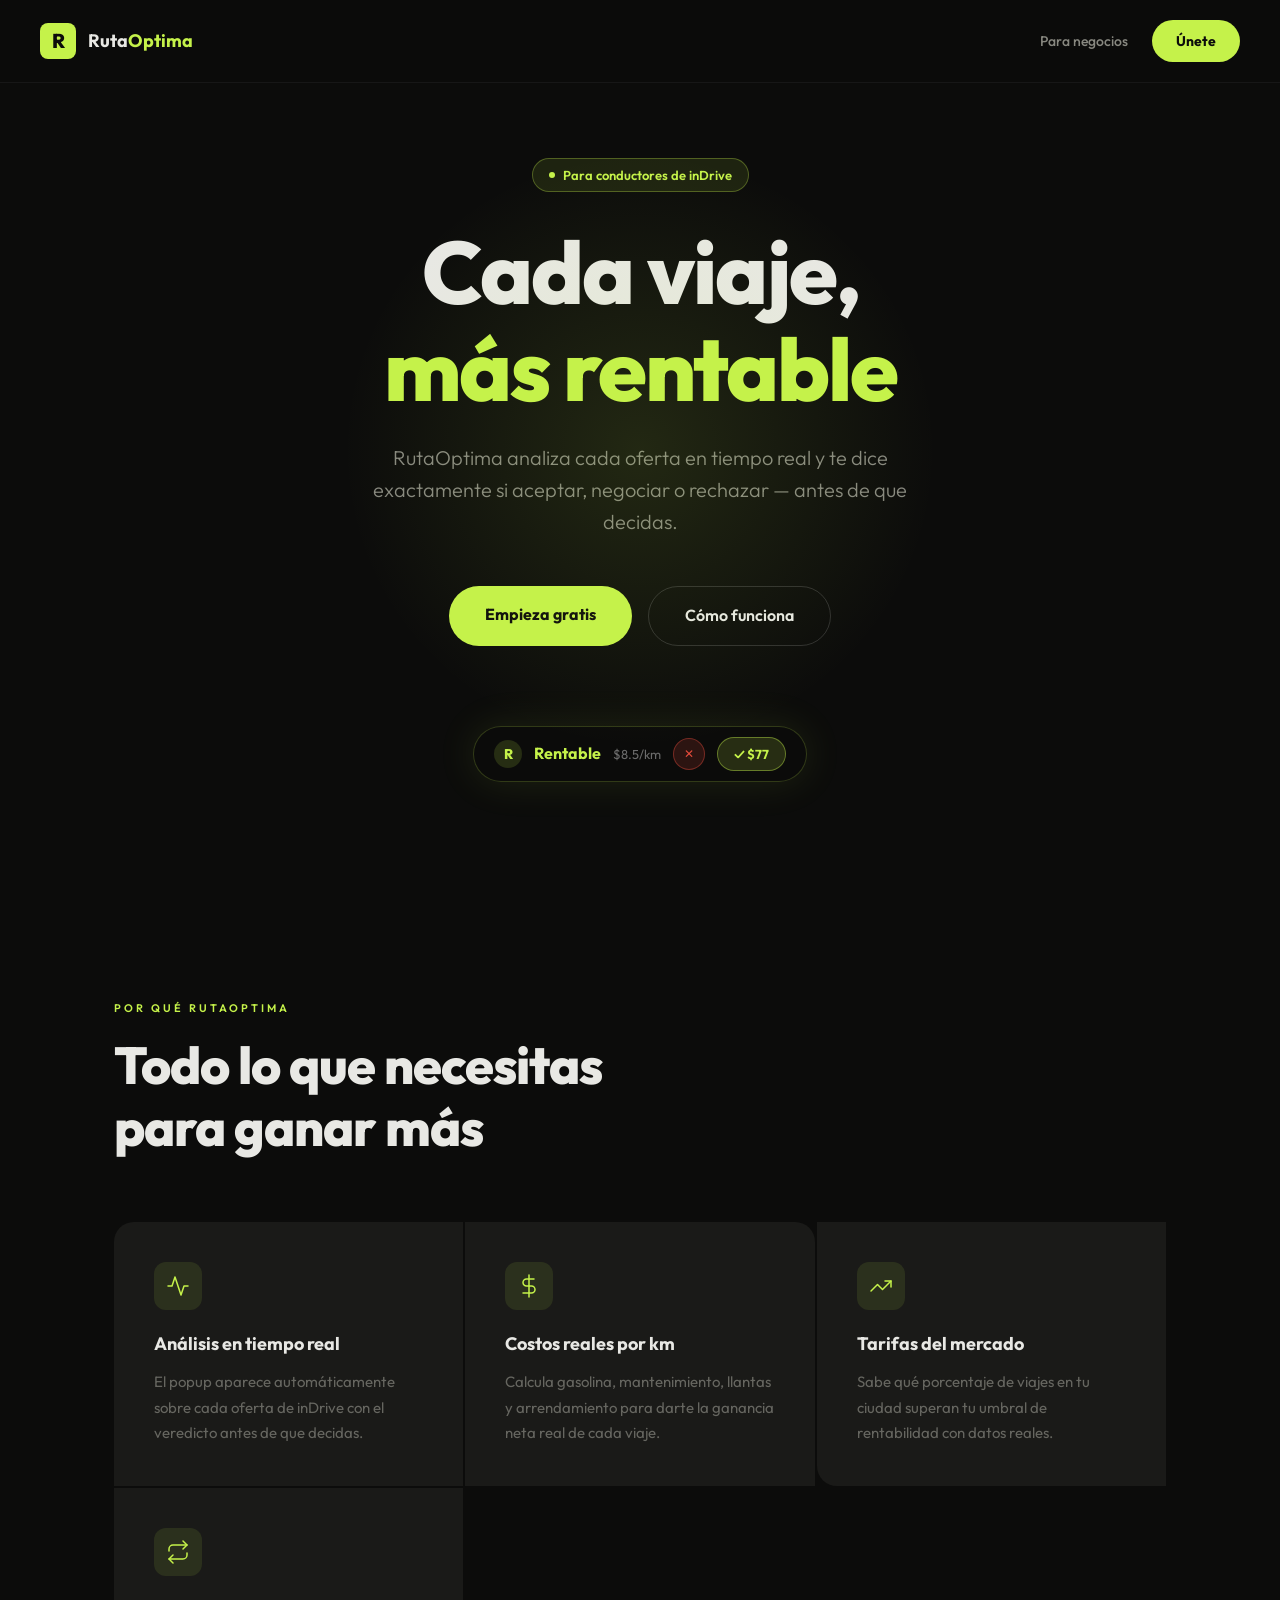
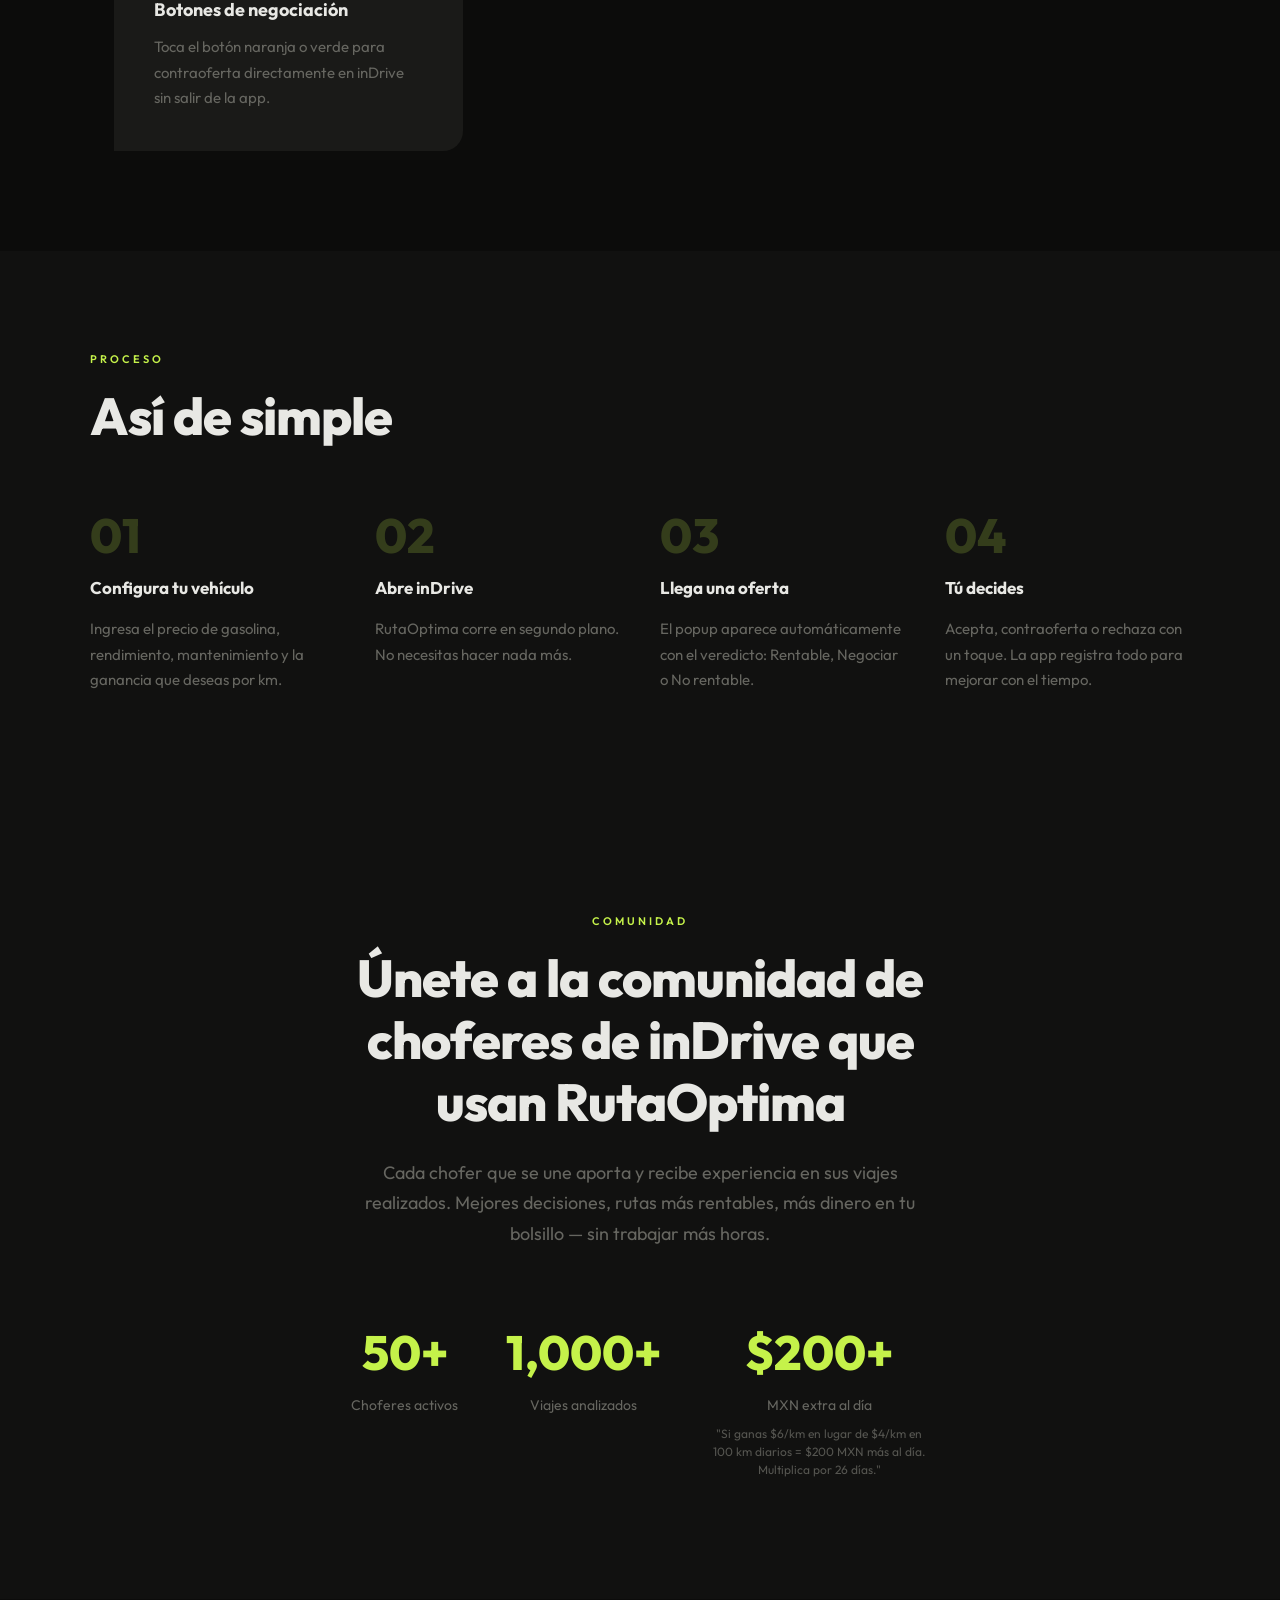
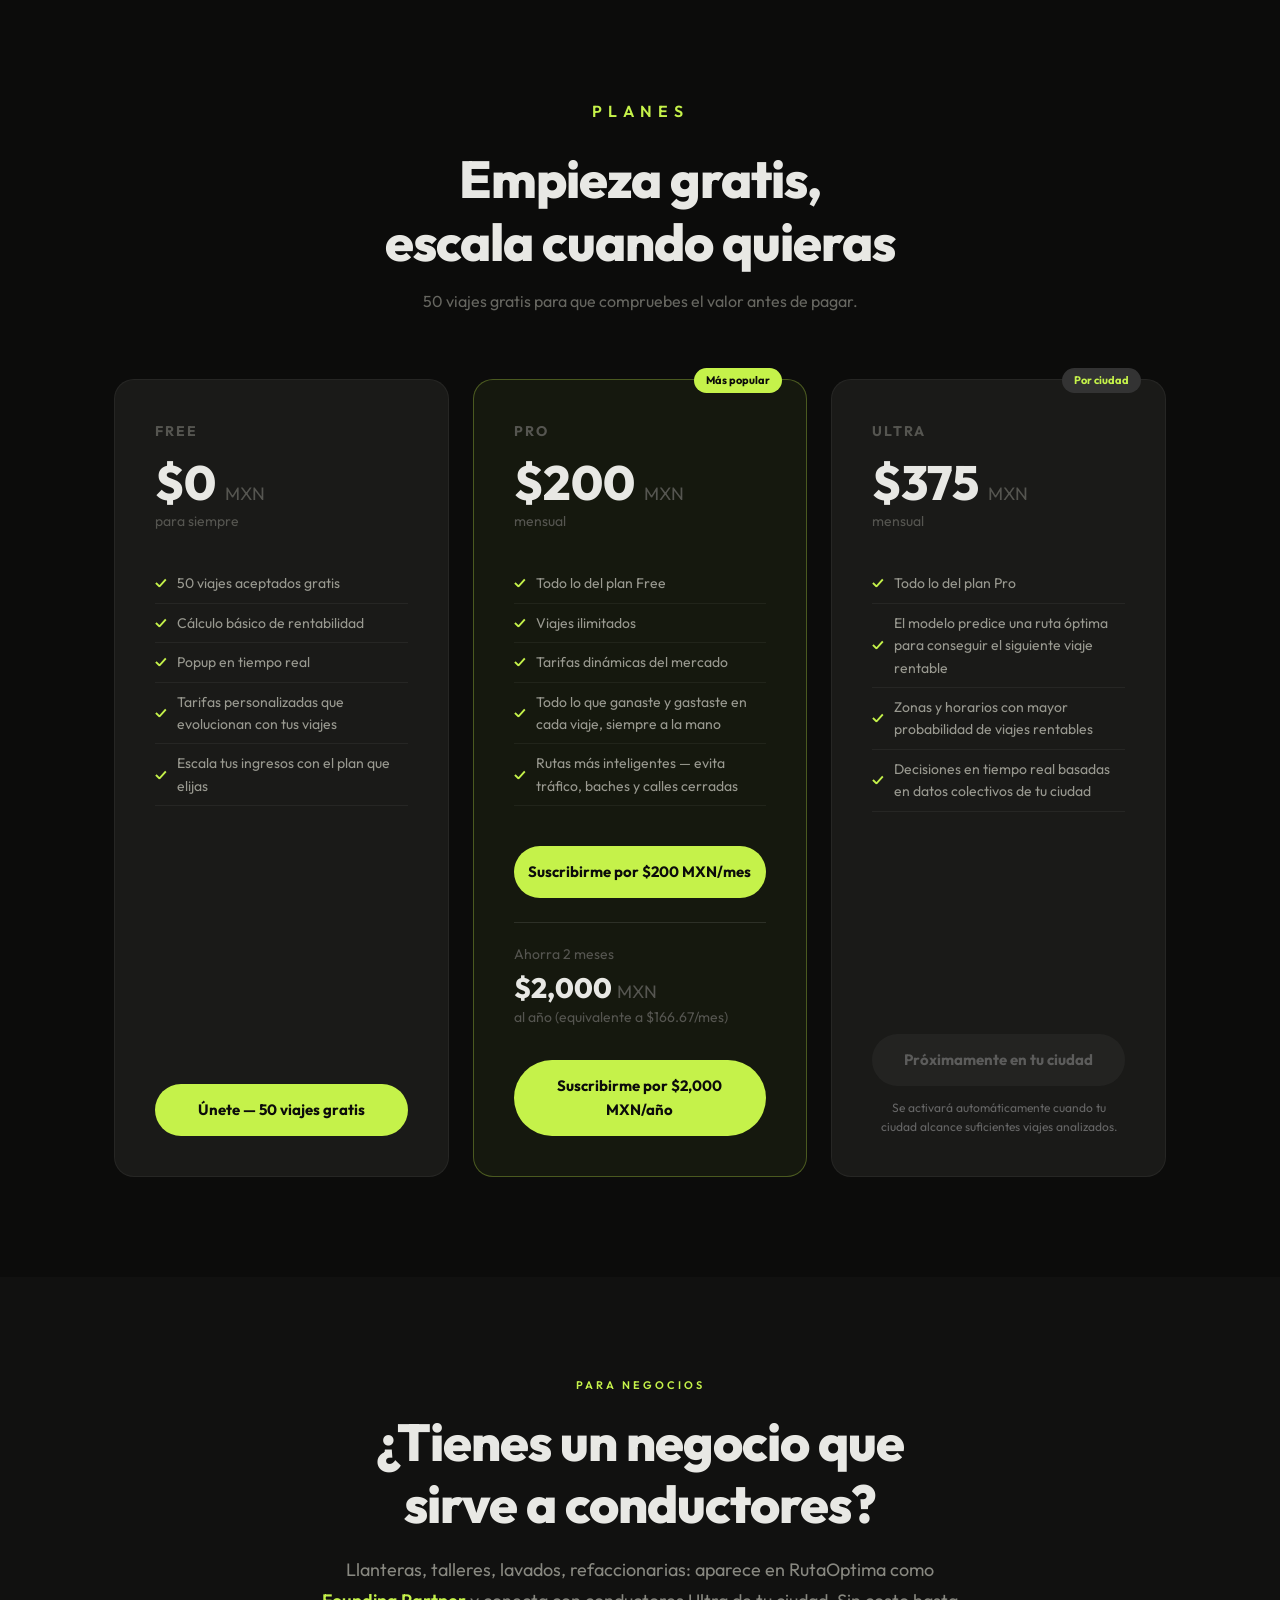
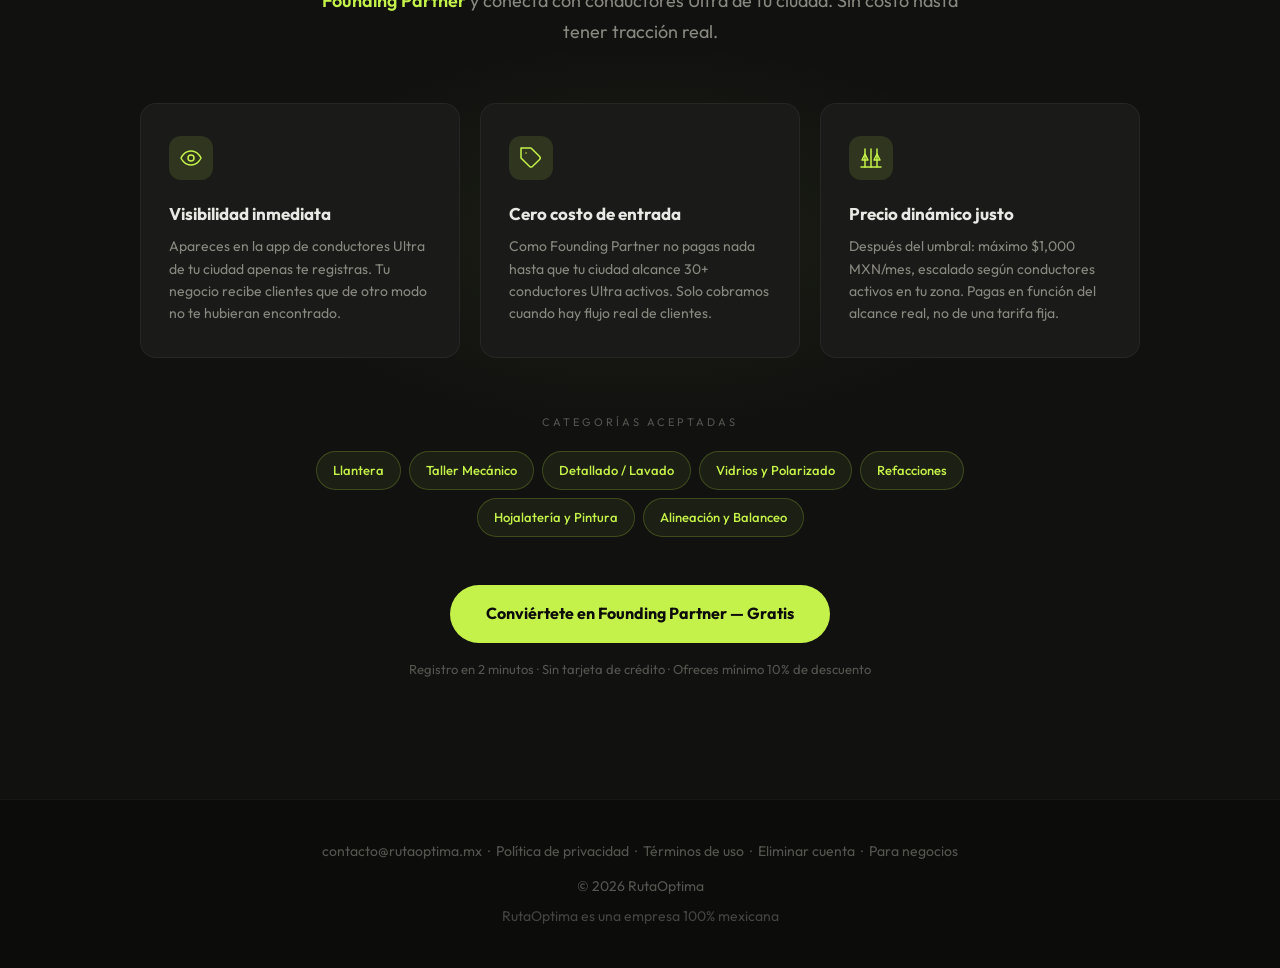
==== commit 3fd38f52: "Update index.html" ====
--- a/index.html
+++ b/index.html
@@ -490,22 +490,43 @@
   <h2 class="section-title">Todo lo que necesitas para ganar más</h2>
   <div class="features-grid">
     <div class="feature-card">
-      <div class="feature-icon"></div>
+      <div class="feature-icon">
+        <svg width="24" height="24" viewBox="0 0 24 24" fill="none" stroke="#c5f24a" stroke-width="1.5" stroke-linecap="round" stroke-linejoin="round">
+          <polyline points="22 12 18 12 15 21 9 3 6 12 2 12"/>
+        </svg>
+      </div>
       <div class="feature-title">Análisis en tiempo real</div>
       <p class="feature-desc">El popup aparece automáticamente sobre cada oferta de inDrive con el veredicto antes de que decidas.</p>
     </div>
     <div class="feature-card">
-      <div class="feature-icon"></div>
+      <div class="feature-icon">
+        <svg width="24" height="24" viewBox="0 0 24 24" fill="none" stroke="#c5f24a" stroke-width="1.5" stroke-linecap="round" stroke-linejoin="round">
+          <line x1="12" y1="1" x2="12" y2="23"/>
+          <path d="M17 5H9.5a3.5 3.5 0 000 7h5a3.5 3.5 0 010 7H6"/>
+        </svg>
+      </div>
       <div class="feature-title">Costos reales por km</div>
       <p class="feature-desc">Calcula gasolina, mantenimiento, llantas y arrendamiento para darte la ganancia neta real de cada viaje.</p>
     </div>
     <div class="feature-card">
-      <div class="feature-icon"></div>
+      <div class="feature-icon">
+        <svg width="24" height="24" viewBox="0 0 24 24" fill="none" stroke="#c5f24a" stroke-width="1.5" stroke-linecap="round" stroke-linejoin="round">
+          <polyline points="22 7 13.5 15.5 8.5 10.5 2 17"/>
+          <polyline points="16 7 22 7 22 13"/>
+        </svg>
+      </div>
       <div class="feature-title">Tarifas del mercado</div>
       <p class="feature-desc">Sabe qué porcentaje de viajes en tu ciudad superan tu umbral de rentabilidad con datos reales.</p>
     </div>
     <div class="feature-card">
-      <div class="feature-icon"></div>
+      <div class="feature-icon">
+        <svg width="24" height="24" viewBox="0 0 24 24" fill="none" stroke="#c5f24a" stroke-width="1.5" stroke-linecap="round" stroke-linejoin="round">
+          <polyline points="17 1 21 5 17 9"/>
+          <path d="M3 11V9a4 4 0 014-4h14"/>
+          <polyline points="7 23 3 19 7 15"/>
+          <path d="M21 13v2a4 4 0 01-4 4H3"/>
+        </svg>
+      </div>
       <div class="feature-title">Botones de negociación</div>
       <p class="feature-desc">Toca el botón naranja o verde para contraoferta directamente en inDrive sin salir de la app.</p>
     </div>
@@ -749,3 +770,6 @@
 
 </body>
 </html>
+
+</body>
+</html>
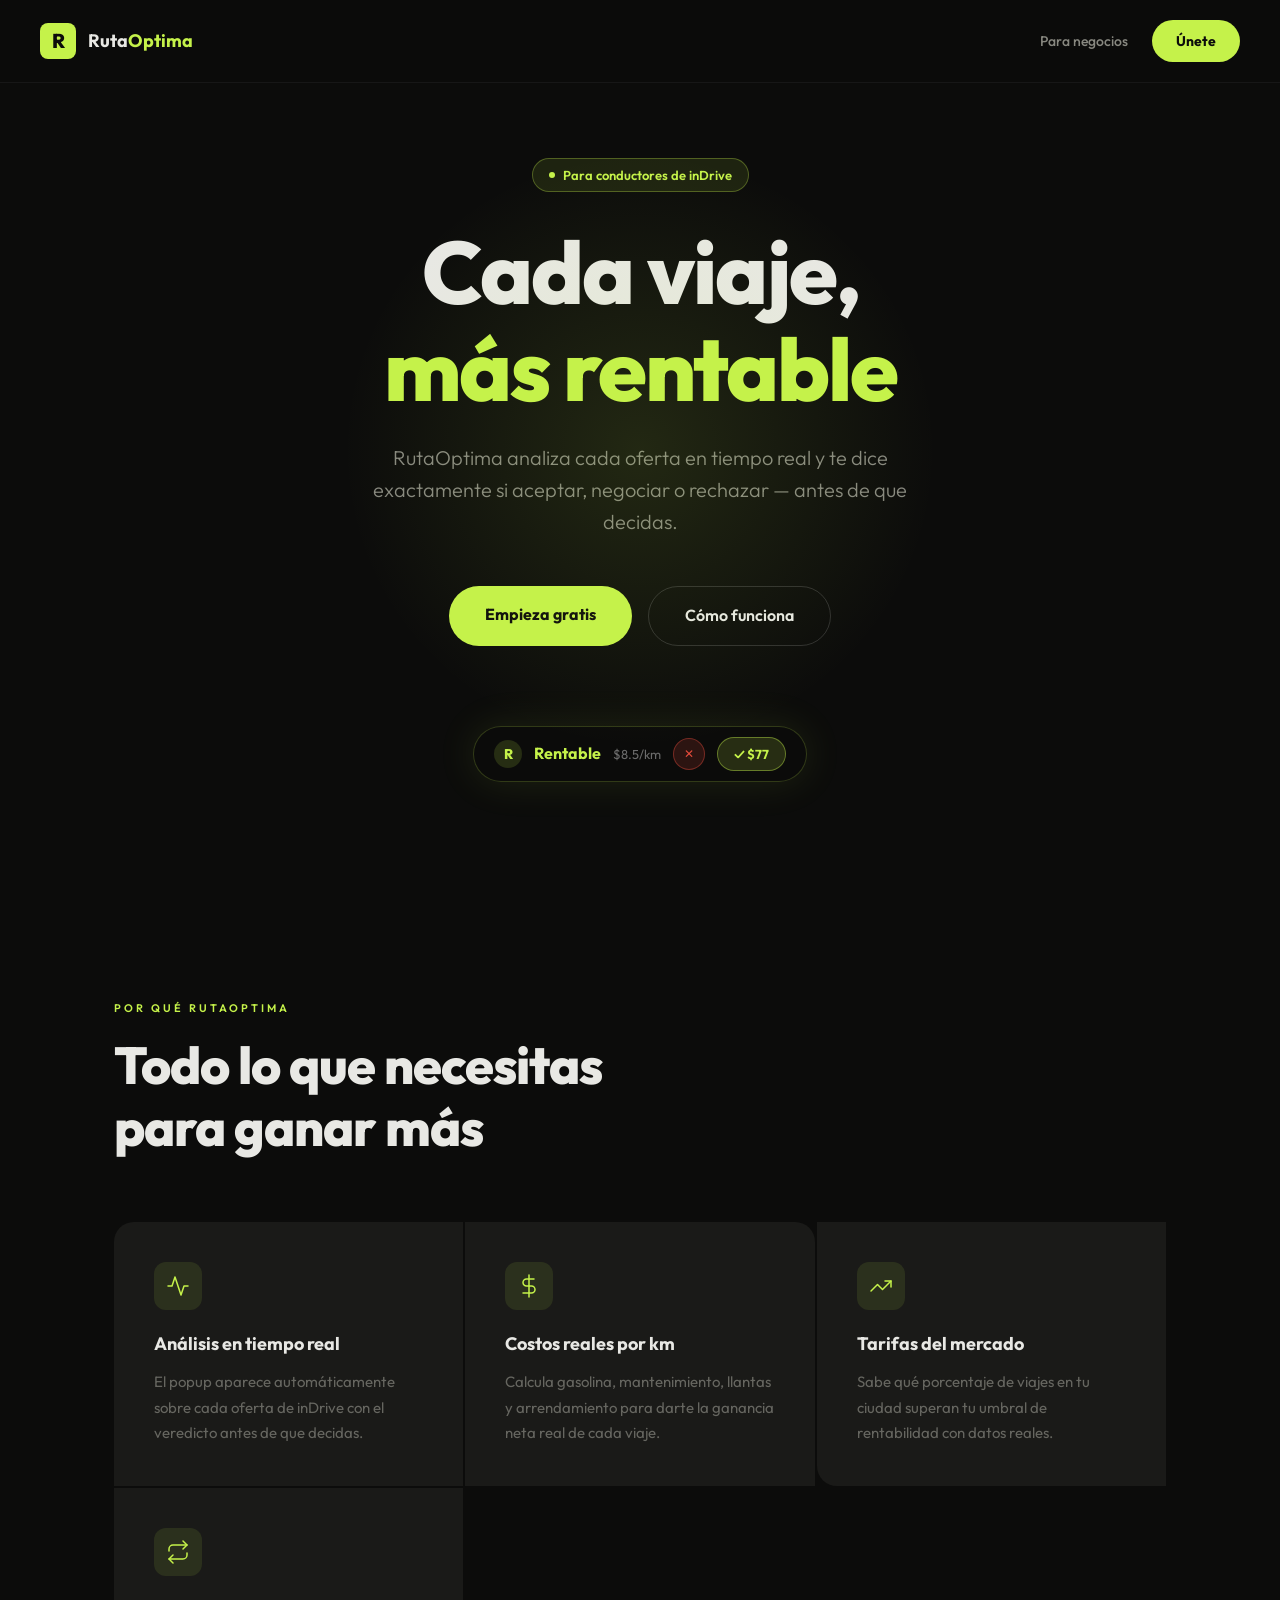
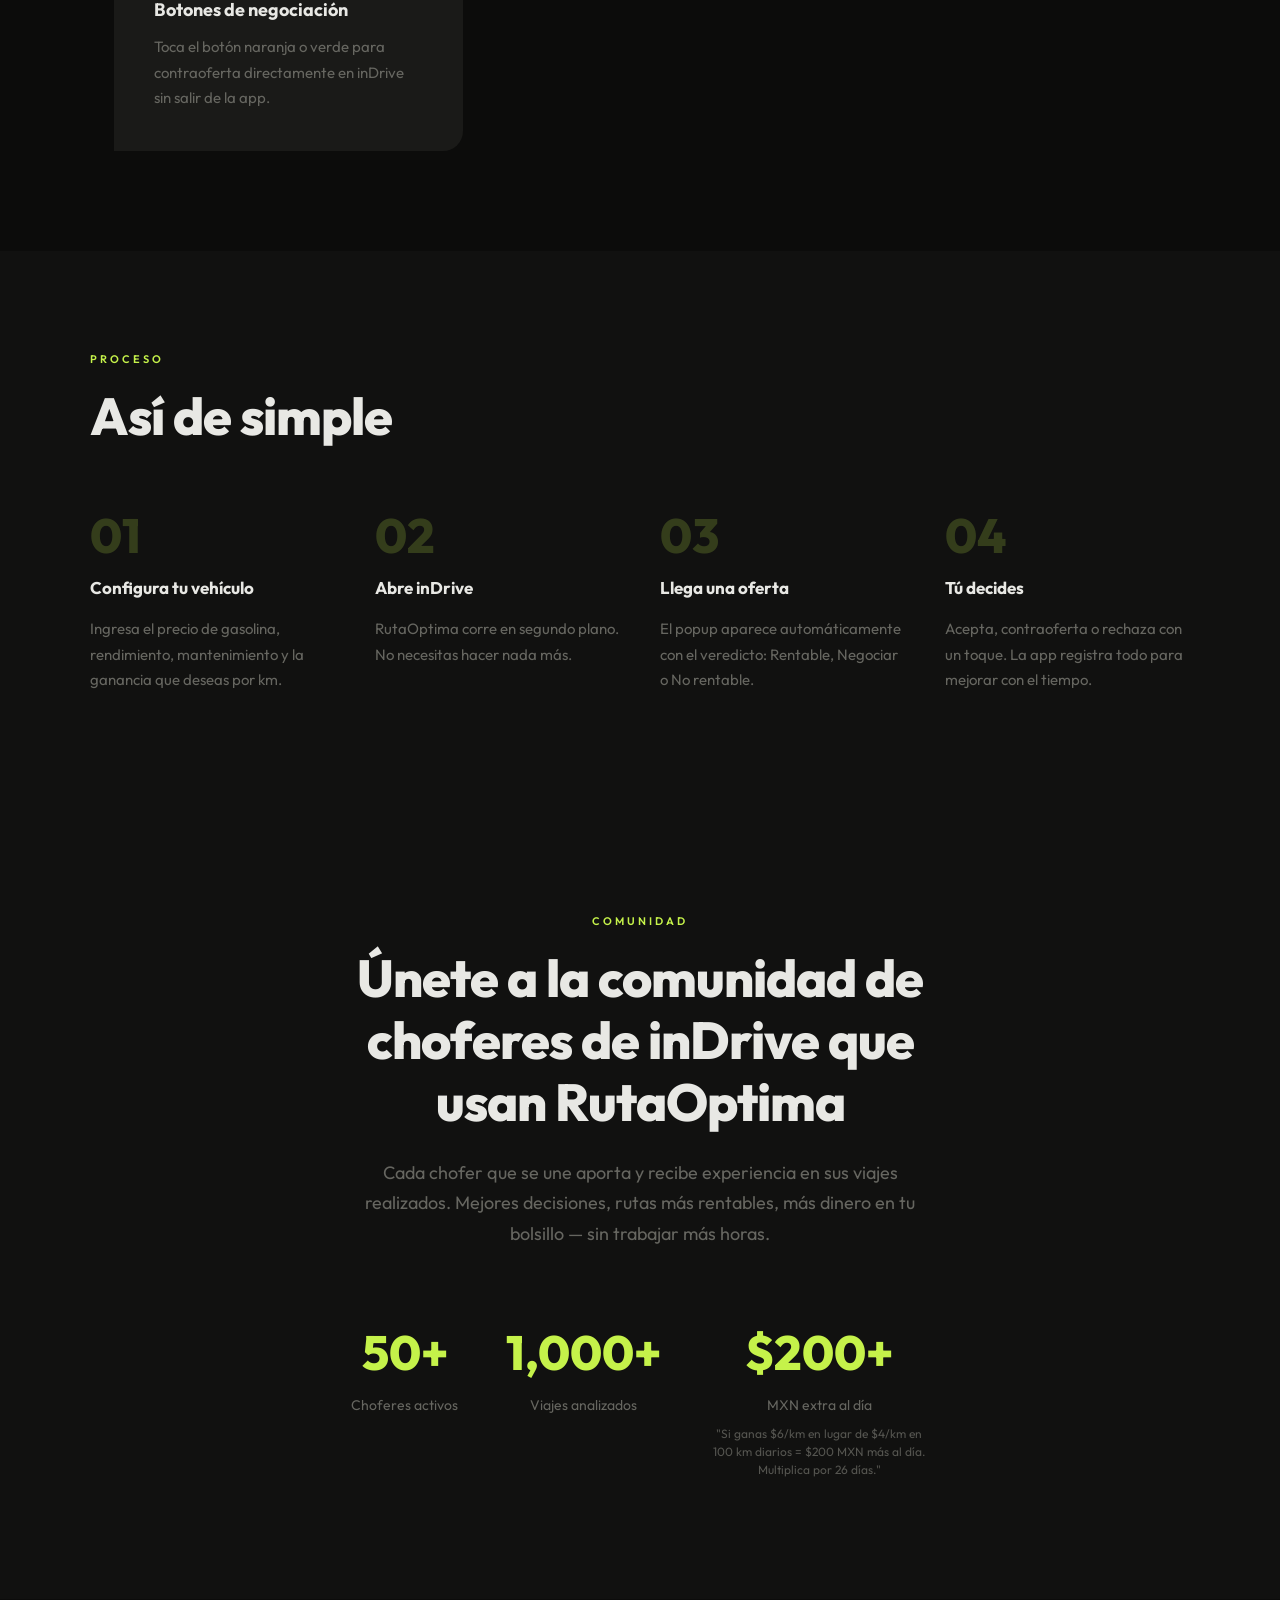
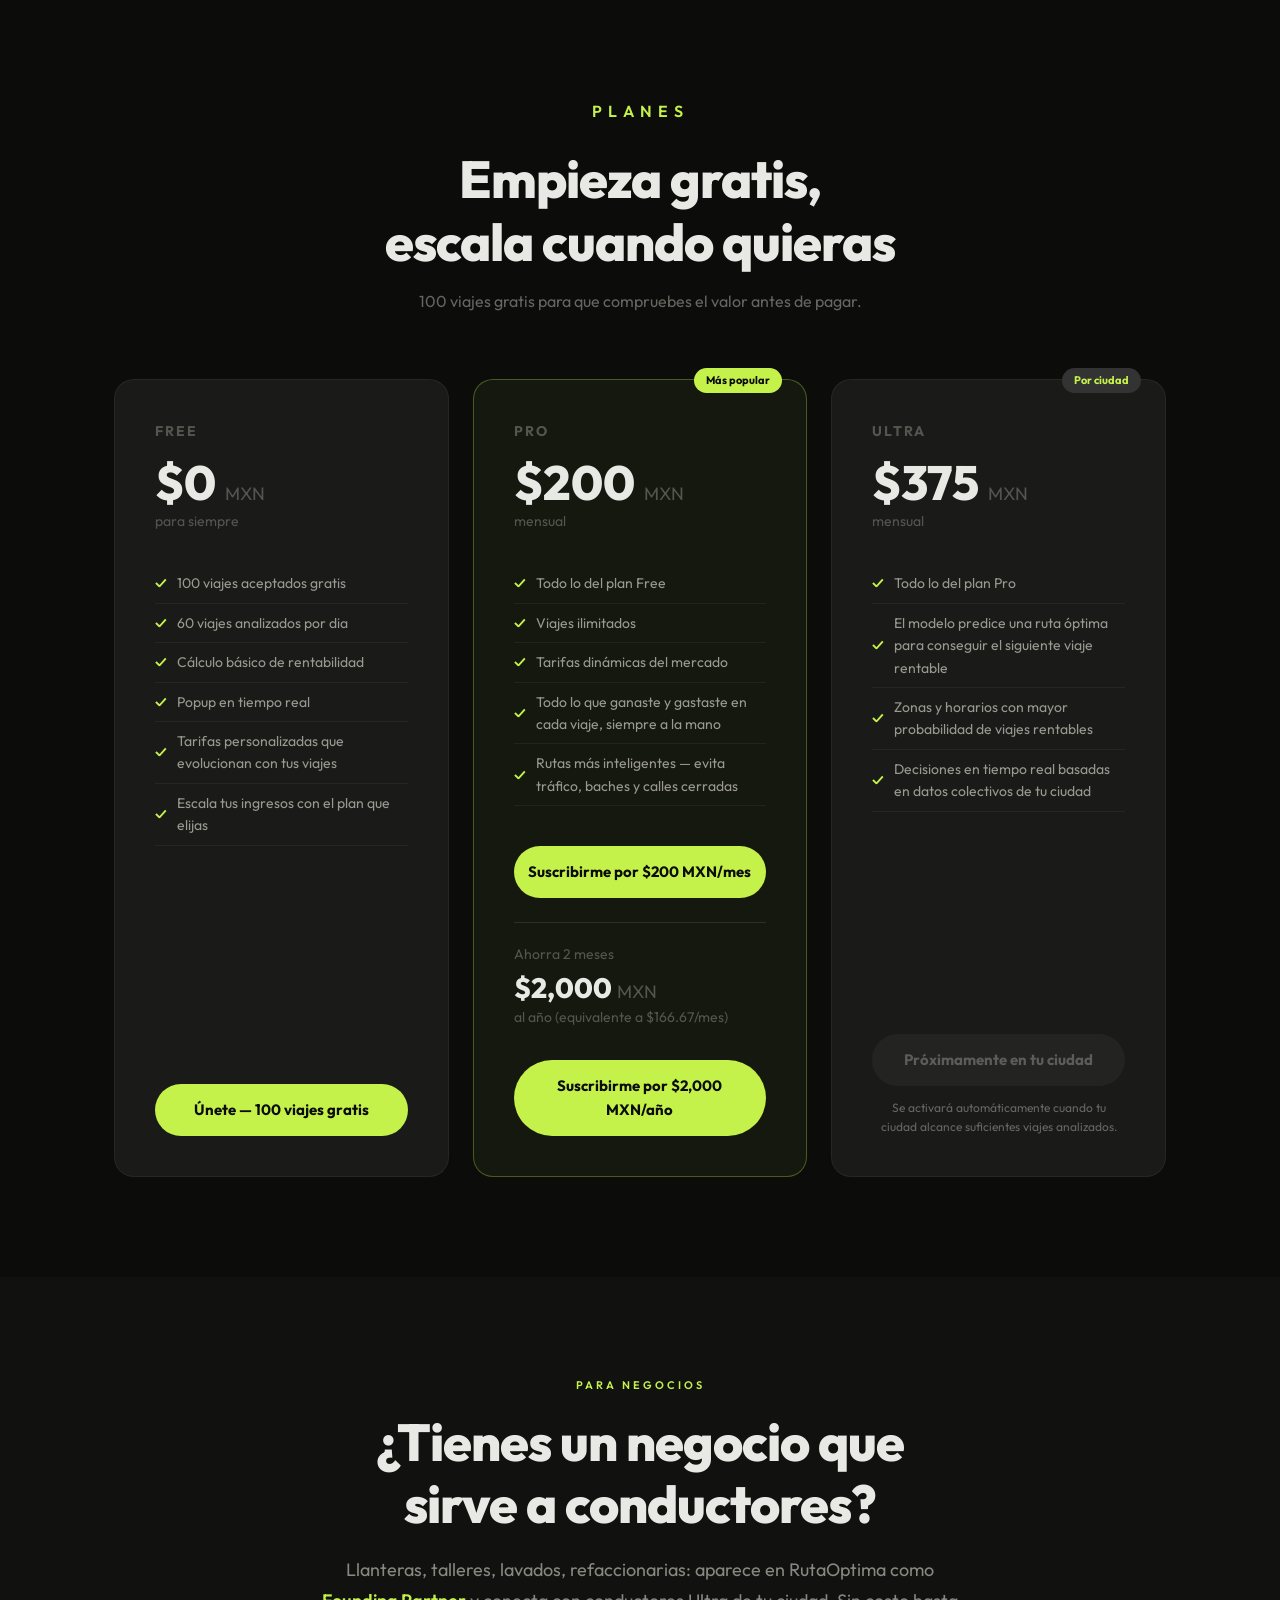
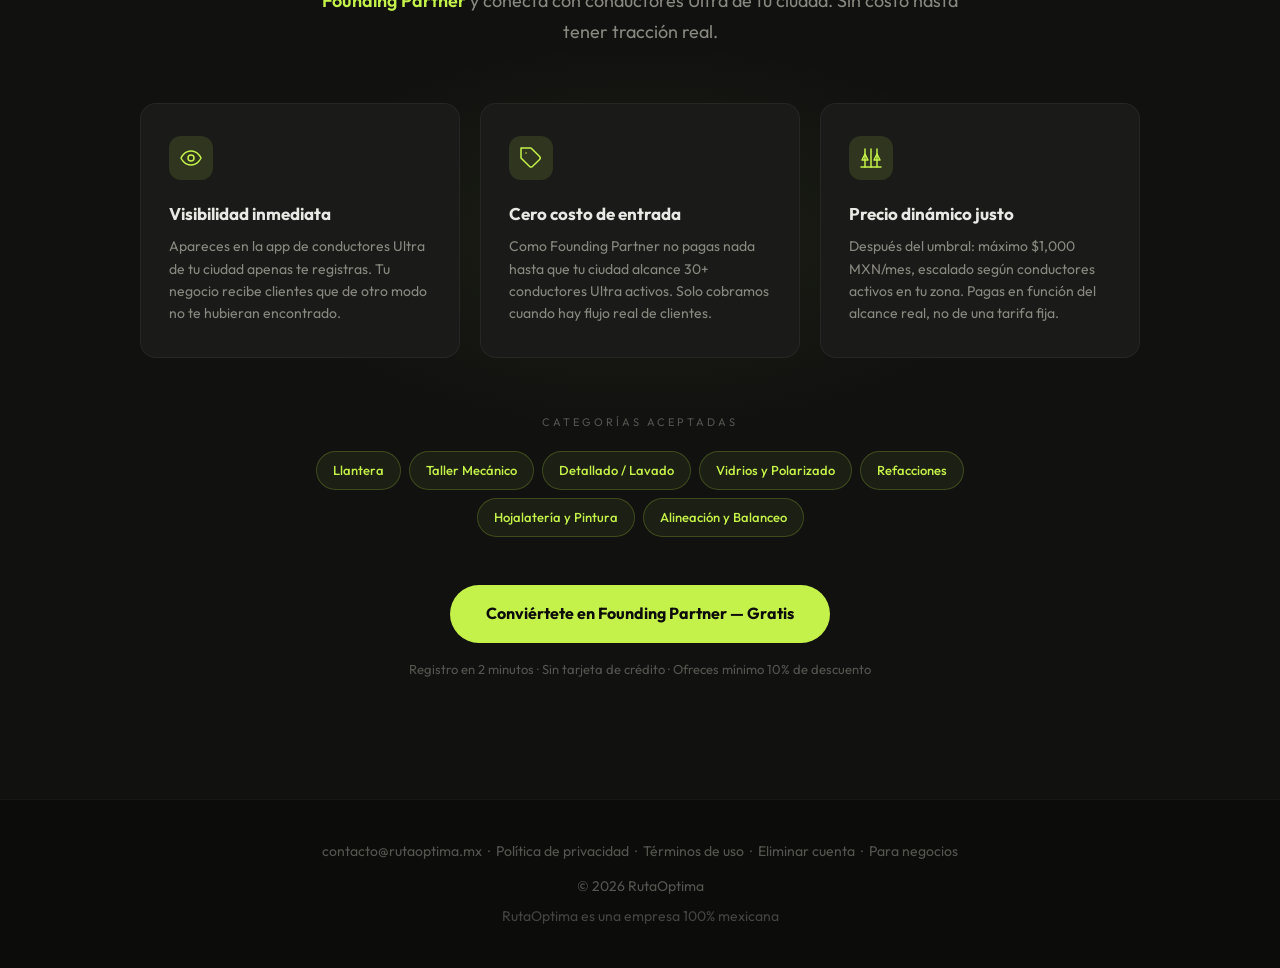
==== commit fc83bf0a: "Update index.html" ====
--- a/index.html
+++ b/index.html
@@ -562,7 +562,7 @@
 <section class="pricing-section" id="precios">
   <div class="section-label" style="font-size:16px; letter-spacing:6px; text-align:center; margin-bottom:24px;">Planes</div>
   <h2 class="section-title" style="margin: 0 auto 16px; text-align:center;">Empieza gratis,<br>escala cuando quieras</h2>
-  <p style="color:#666660; margin-bottom:0; text-align:center;">50 viajes gratis para que compruebes el valor antes de pagar.</p>
+  <p style="color:#666660; margin-bottom:0; text-align:center;">100 viajes gratis para que compruebes el valor antes de pagar.</p>
   <div class="pricing-cards">
 
     <div class="pricing-card">
@@ -570,13 +570,14 @@
       <div class="pricing-price">$0 <span>MXN</span></div>
       <div class="pricing-period">para siempre</div>
       <ul class="pricing-features">
-        <li>50 viajes aceptados gratis</li>
+        <li>100 viajes aceptados gratis</li>
+        <li>60 viajes analizados por dia</li>
         <li>Cálculo básico de rentabilidad</li>
         <li>Popup en tiempo real</li>
         <li>Tarifas personalizadas que evolucionan con tus viajes</li>
         <li>Escala tus ingresos con el plan que elijas</li>
       </ul>
-      <a href="#" class="pricing-cta lime">Únete — 50 viajes gratis</a>
+      <a href="#" class="pricing-cta lime">Únete — 100 viajes gratis</a>
     </div>
 
     <div class="pricing-card featured">
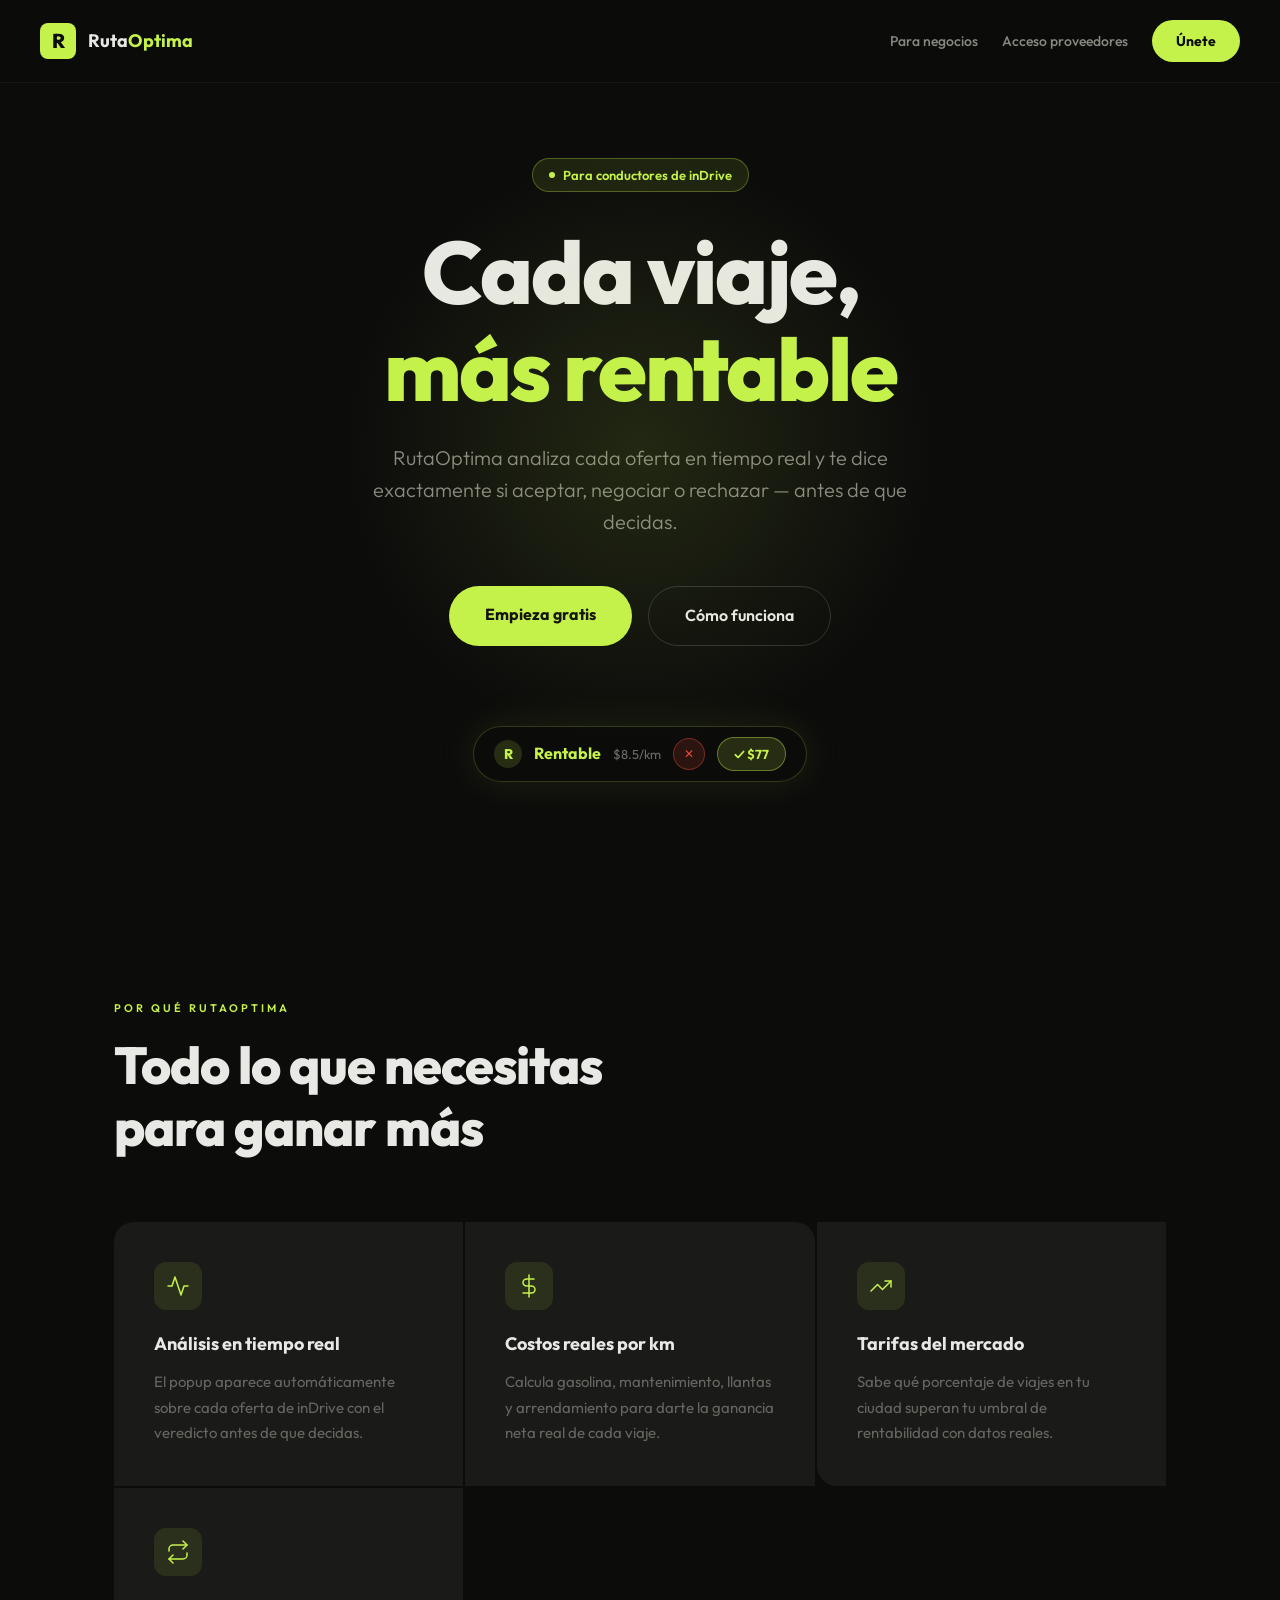
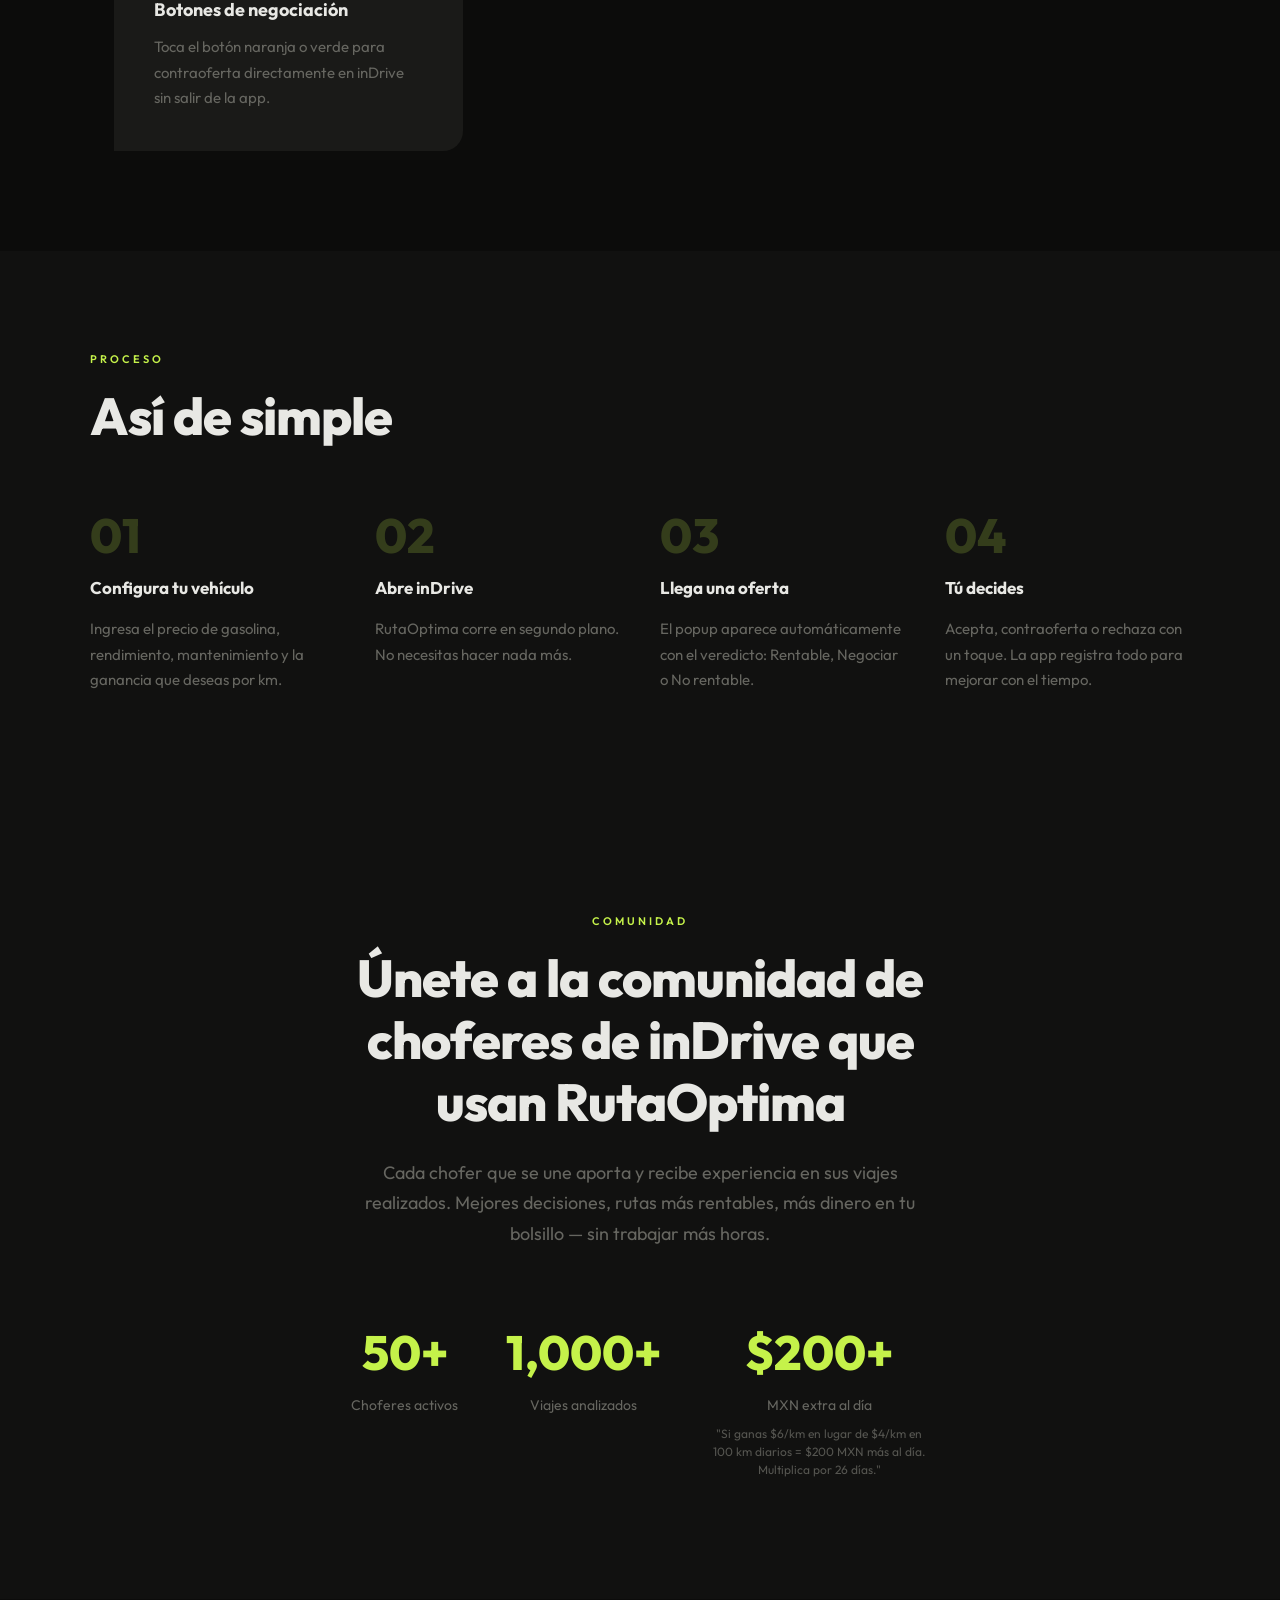
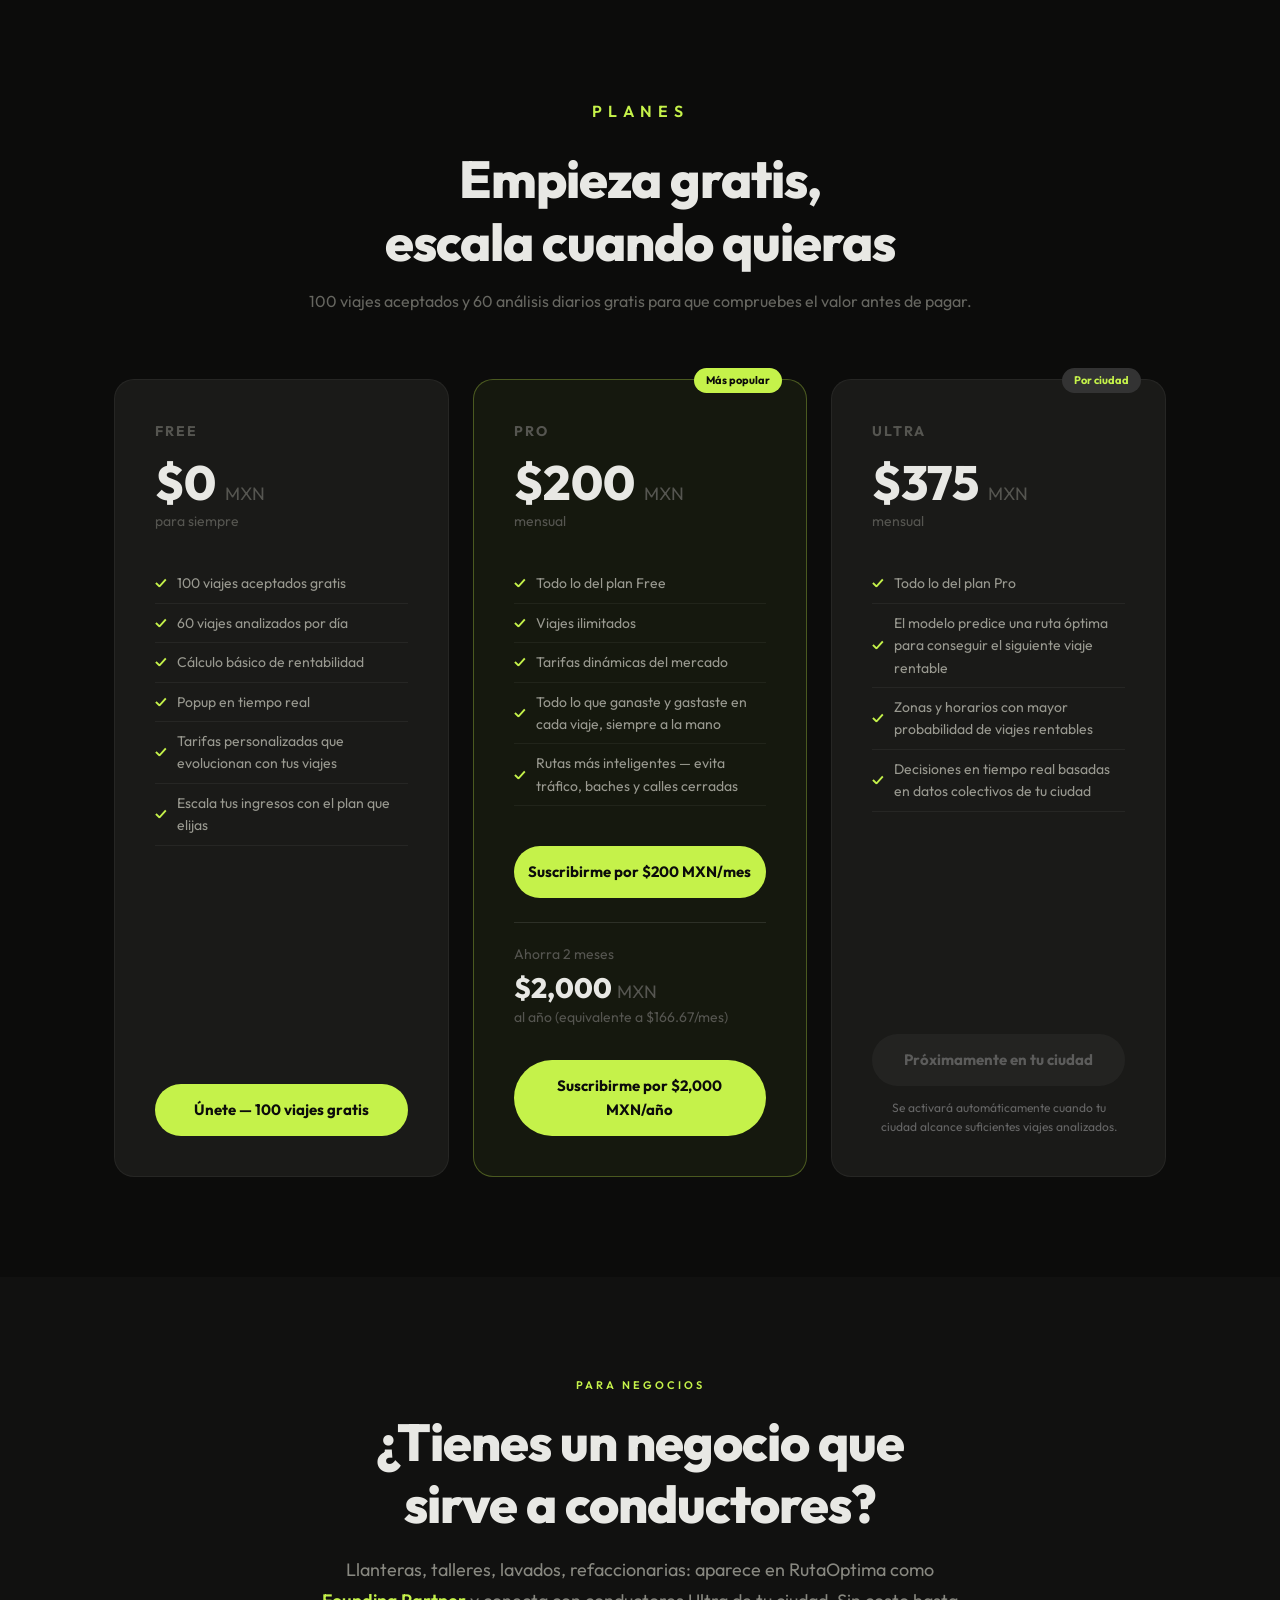
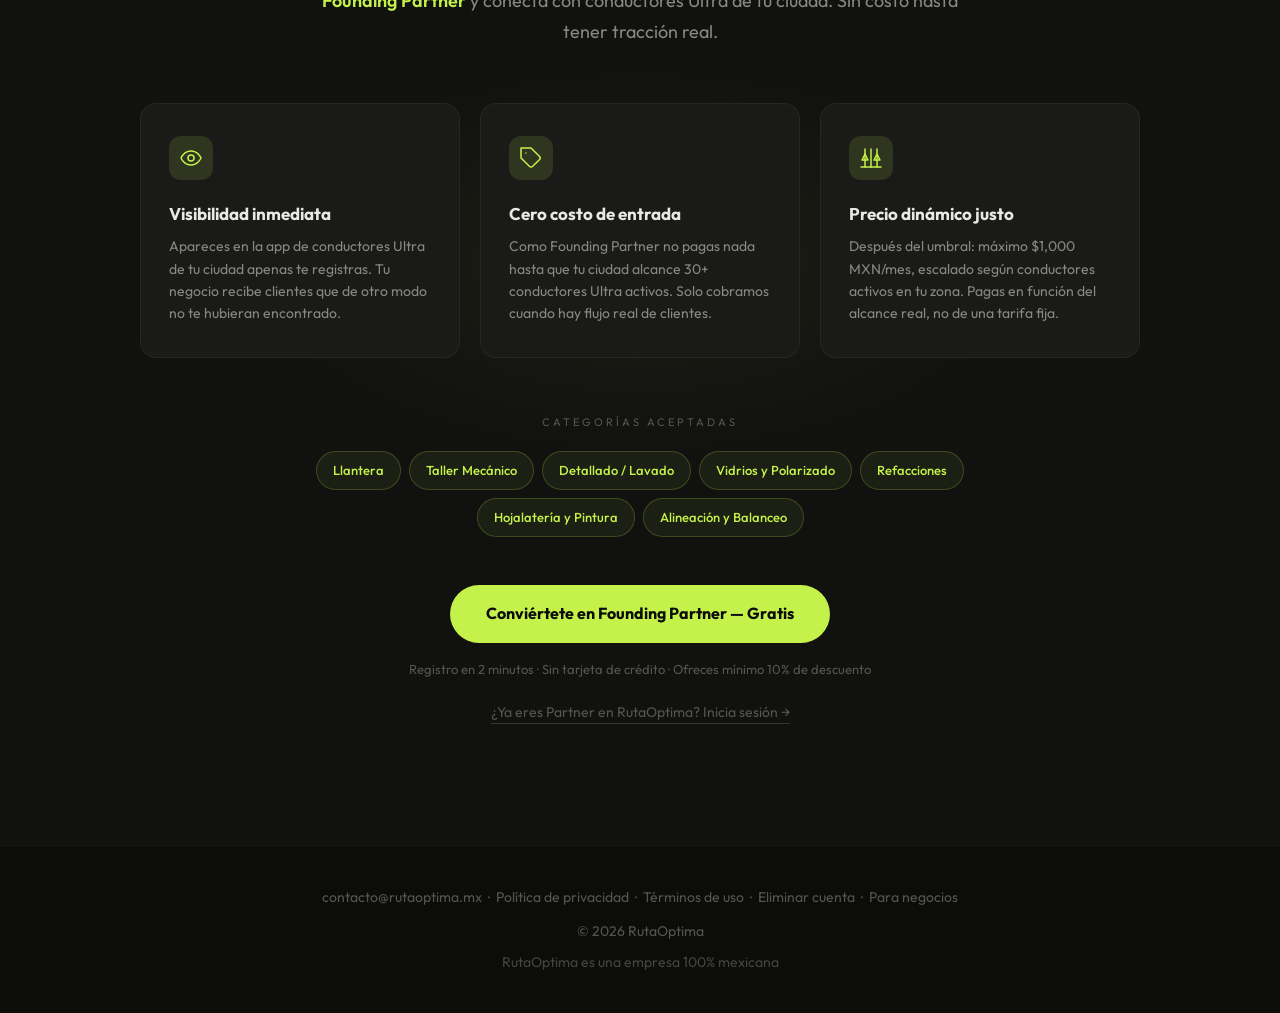
==== commit 30de6534: "Update index.html" ====
--- a/index.html
+++ b/index.html
@@ -462,6 +462,7 @@
   </a>
   <div class="nav-right">
     <a href="#proveedores" class="nav-secondary">Para negocios</a>
+    <a href="https://rutaoptima-backend-production.up.railway.app/proveedor/" target="_blank" rel="noopener" class="nav-secondary">Acceso proveedores</a>
     <a href="#precios" class="nav-cta">Únete</a>
   </div>
 </nav>
@@ -562,7 +563,7 @@
 <section class="pricing-section" id="precios">
   <div class="section-label" style="font-size:16px; letter-spacing:6px; text-align:center; margin-bottom:24px;">Planes</div>
   <h2 class="section-title" style="margin: 0 auto 16px; text-align:center;">Empieza gratis,<br>escala cuando quieras</h2>
-  <p style="color:#666660; margin-bottom:0; text-align:center;">100 viajes gratis para que compruebes el valor antes de pagar.</p>
+  <p style="color:#666660; margin-bottom:0; text-align:center;">100 viajes aceptados y 60 análisis diarios gratis para que compruebes el valor antes de pagar.</p>
   <div class="pricing-cards">
 
     <div class="pricing-card">
@@ -571,7 +572,7 @@
       <div class="pricing-period">para siempre</div>
       <ul class="pricing-features">
         <li>100 viajes aceptados gratis</li>
-        <li>60 viajes analizados por dia</li>
+        <li>60 viajes analizados por día</li>
         <li>Cálculo básico de rentabilidad</li>
         <li>Popup en tiempo real</li>
         <li>Tarifas personalizadas que evolucionan con tus viajes</li>
@@ -663,10 +664,15 @@
       <span class="prov-pill">Alineación y Balanceo</span>
     </div>
 
-    <a href="https://rutaoptima-backend-production.up.railway.app/proveedor/" class="btn-primary" target="_blank" rel="noopener">
+    <a href="https://rutaoptima-backend-production.up.railway.app/proveedor/#register" class="btn-primary" target="_blank" rel="noopener">
       Conviértete en Founding Partner — Gratis
     </a>
     <p class="prov-fine-print">Registro en 2 minutos · Sin tarjeta de crédito · Ofreces mínimo 10% de descuento</p>
+    <p style="margin-top: 20px;">
+      <a href="https://rutaoptima-backend-production.up.railway.app/proveedor/" target="_blank" rel="noopener" style="color: var(--muted); font-size: 14px; text-decoration: none; border-bottom: 1px solid rgba(255,255,255,0.15); padding-bottom: 2px; transition: color 0.2s;" onmouseover="this.style.color='var(--text)'" onmouseout="this.style.color='var(--muted)'">
+        ¿Ya eres Partner en RutaOptima? Inicia sesión →
+      </a>
+    </p>
   </div>
 </section>
 
@@ -771,6 +777,3 @@
 
 </body>
 </html>
-
-</body>
-</html>
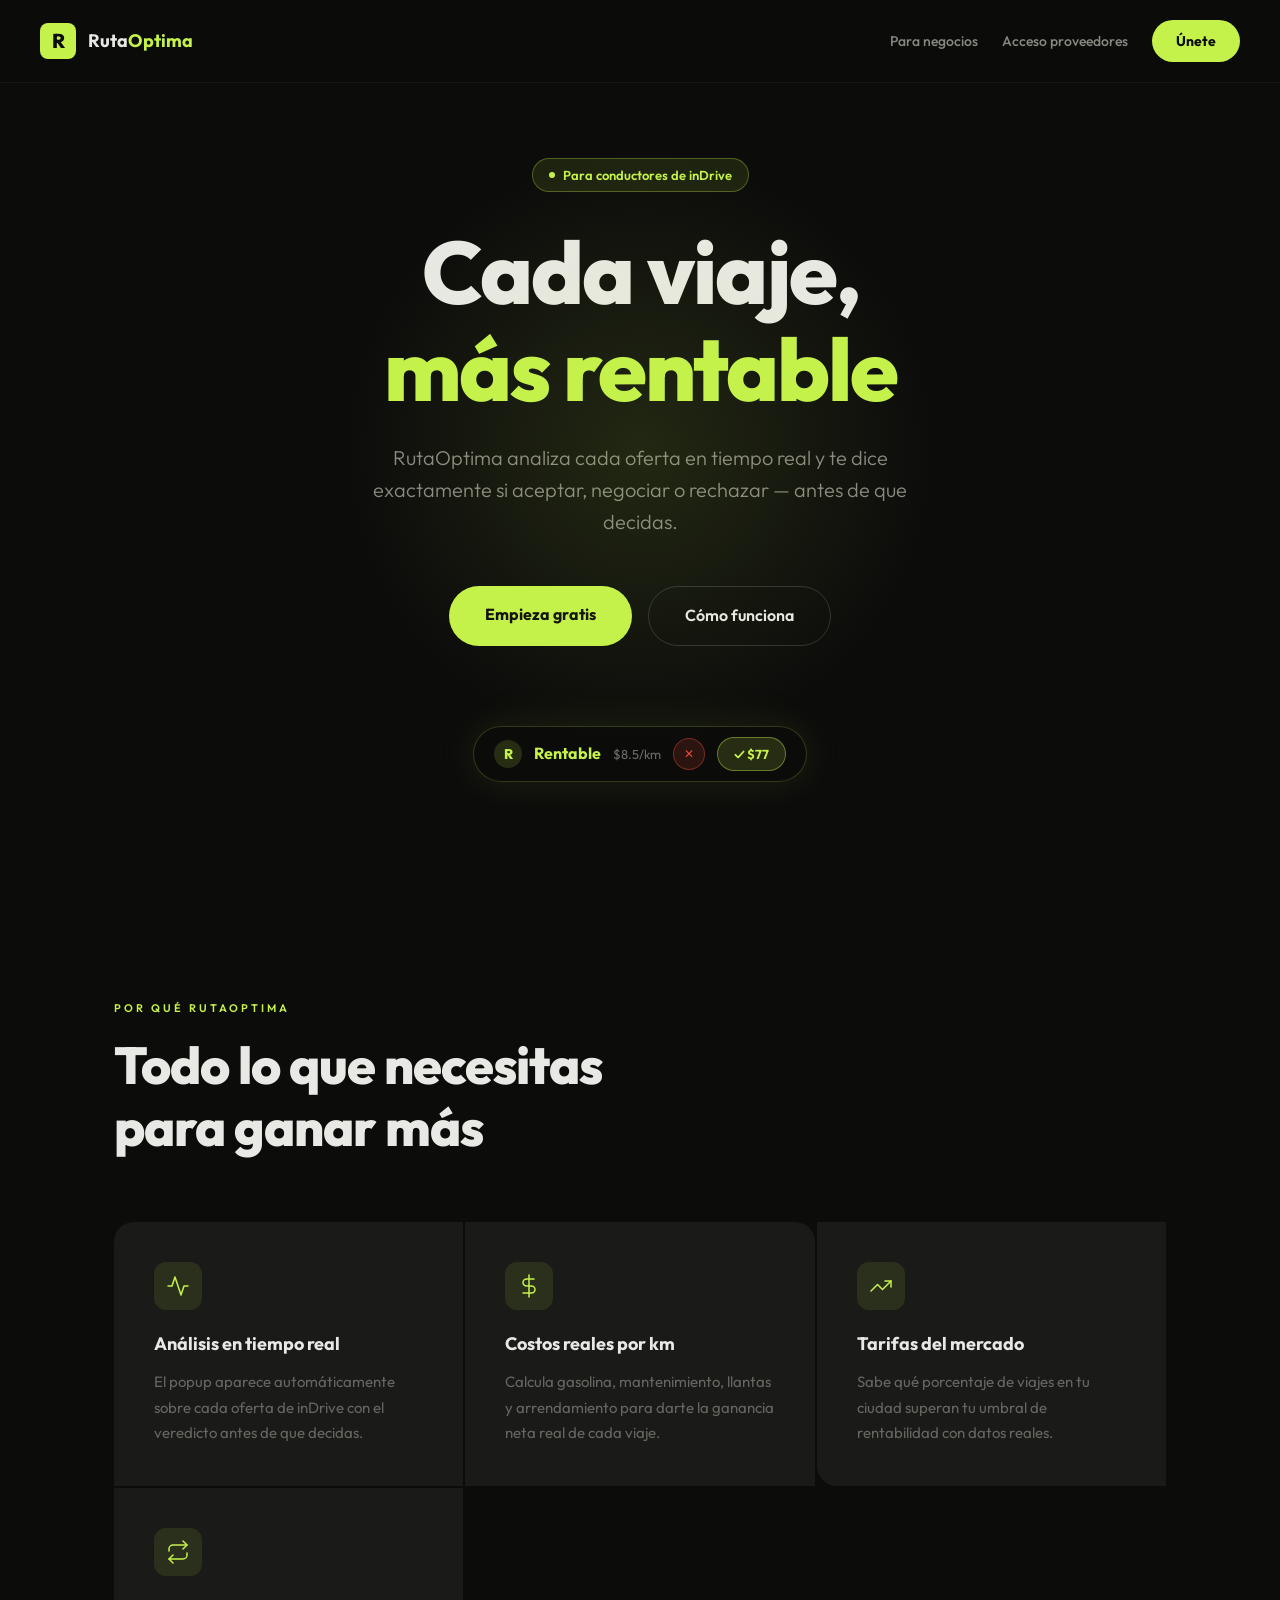
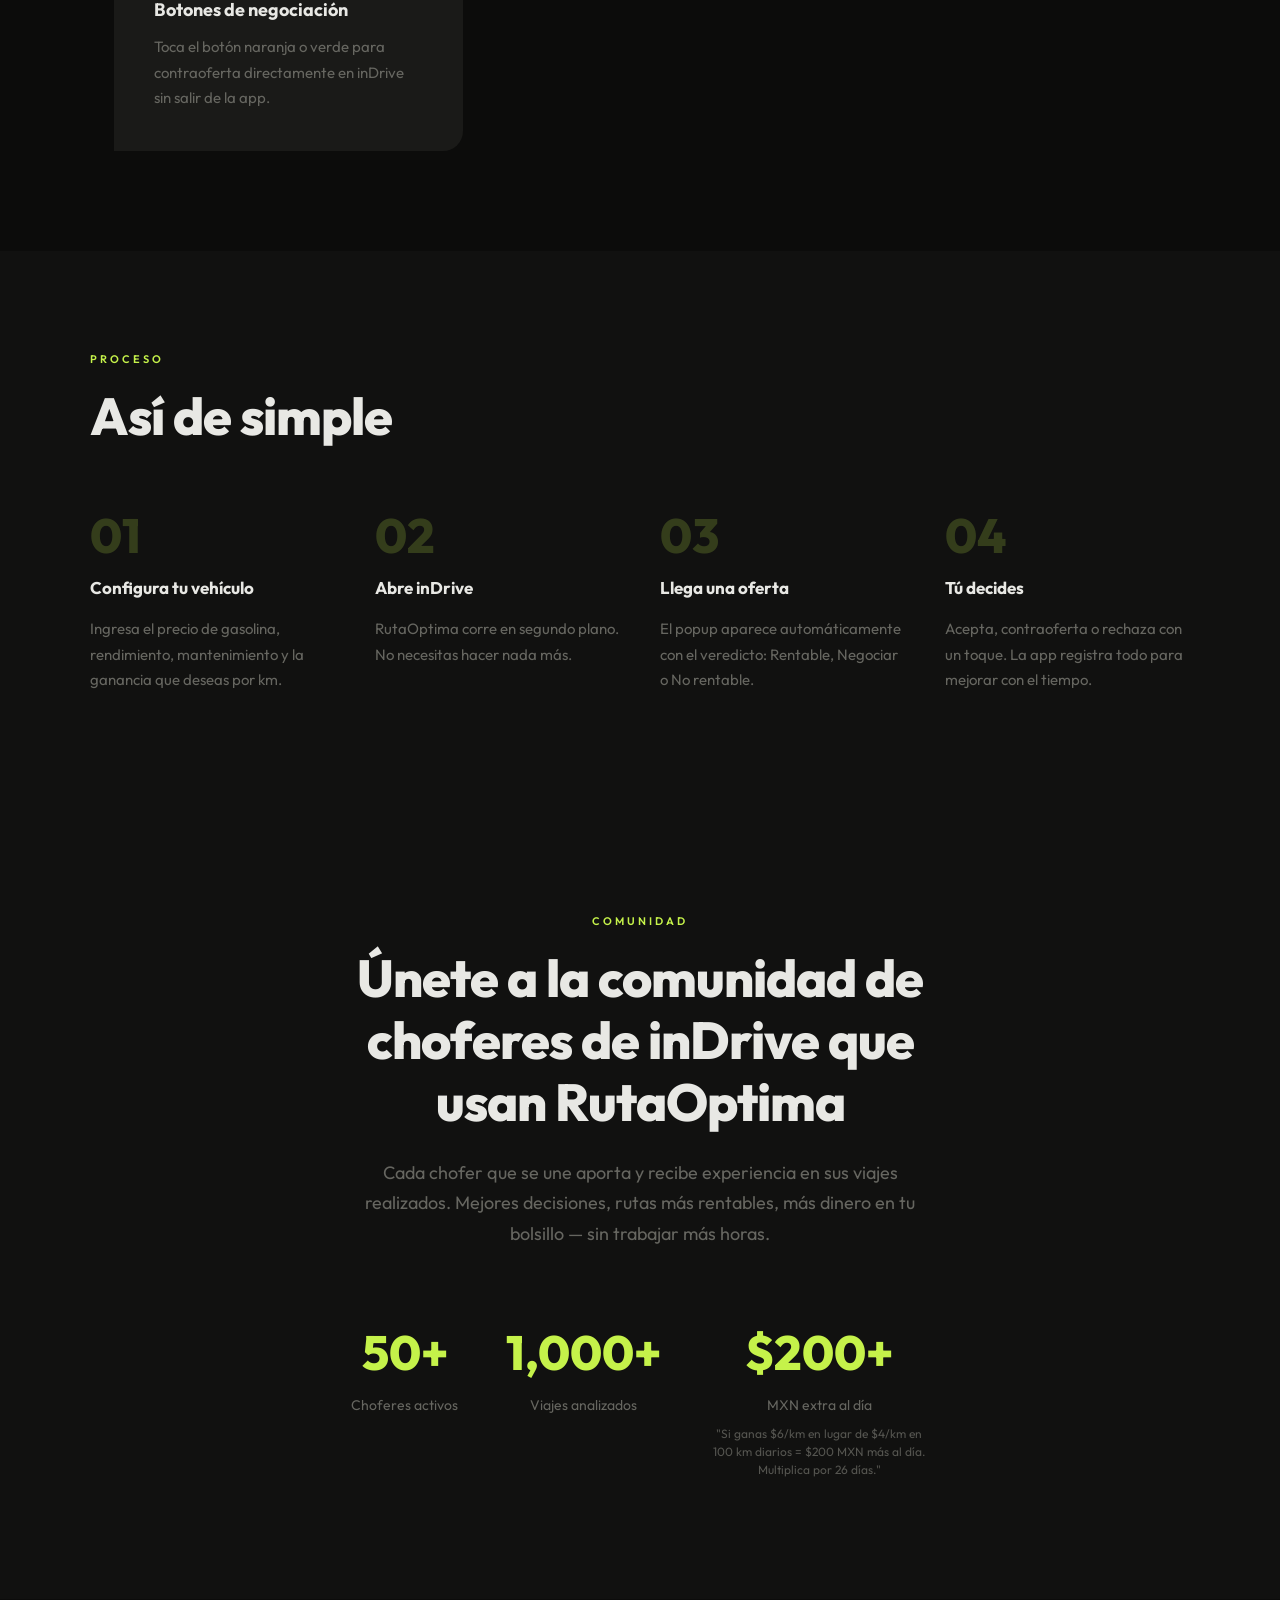
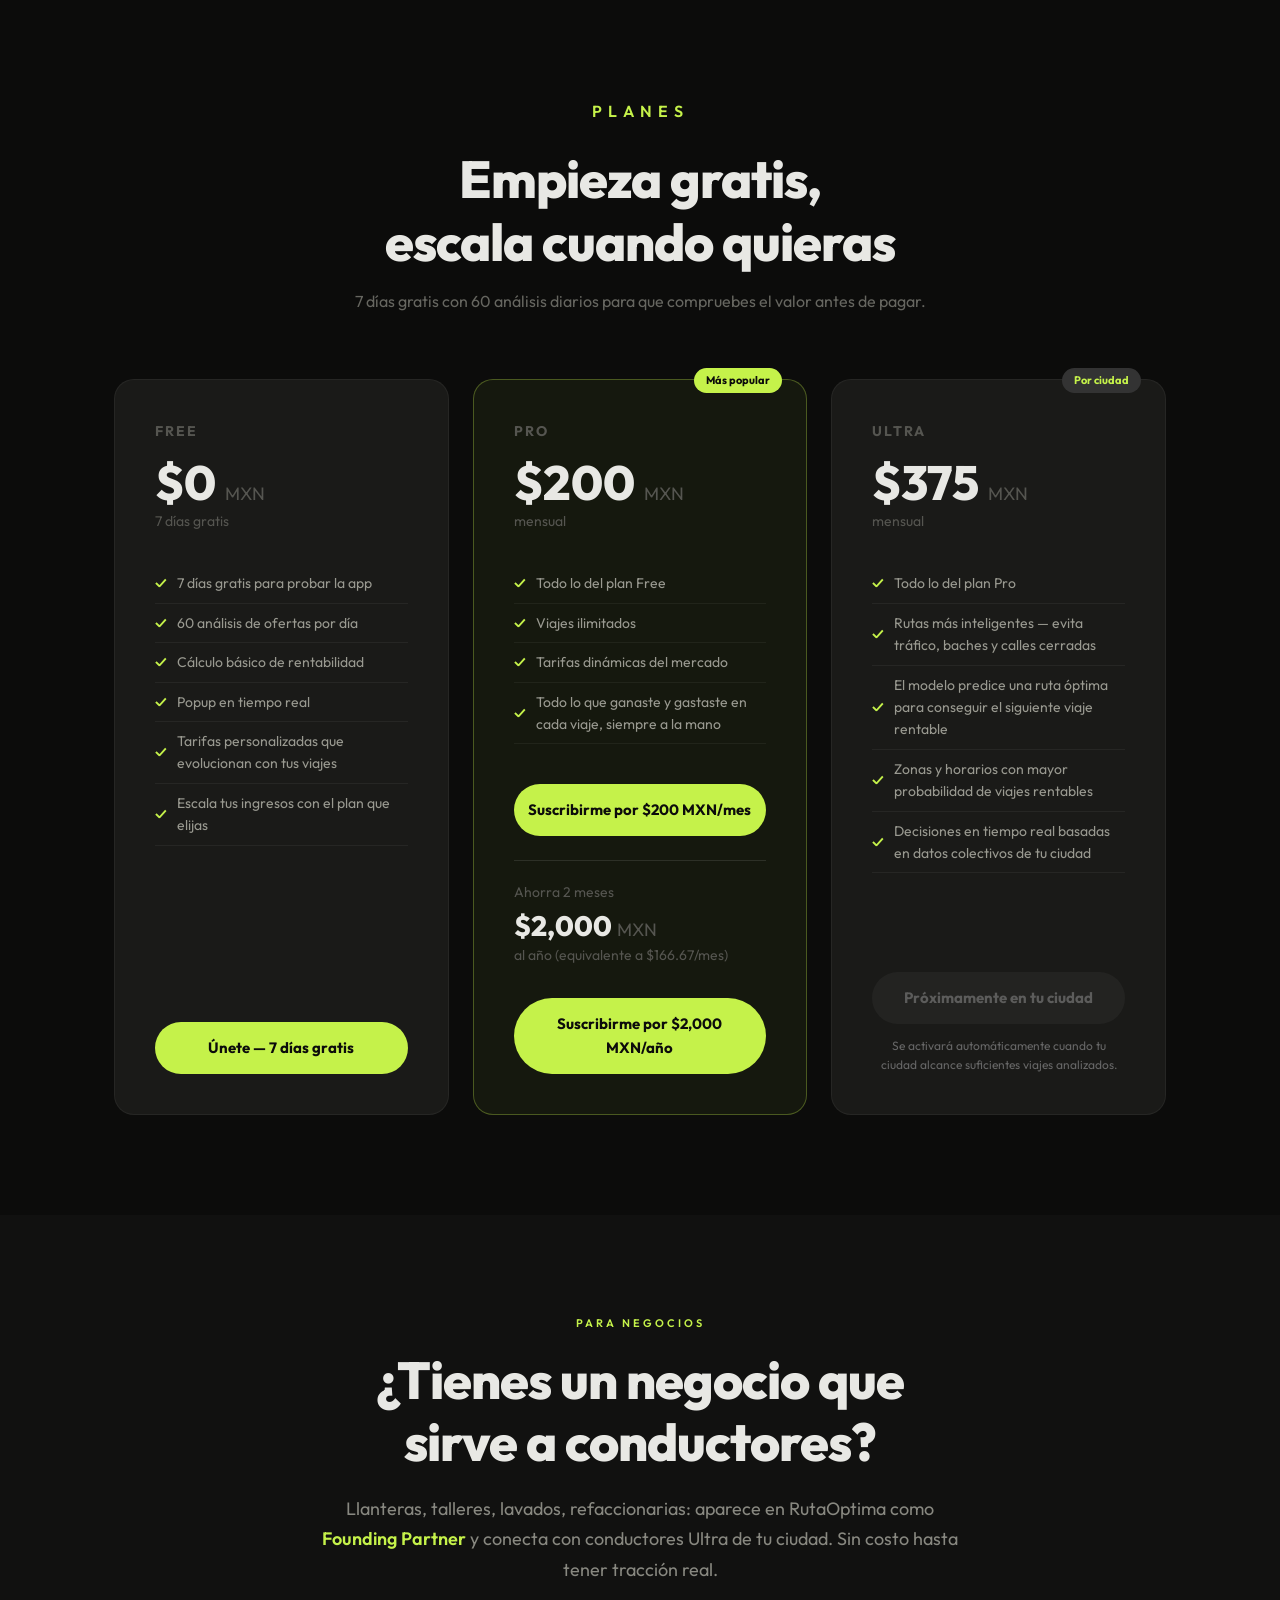
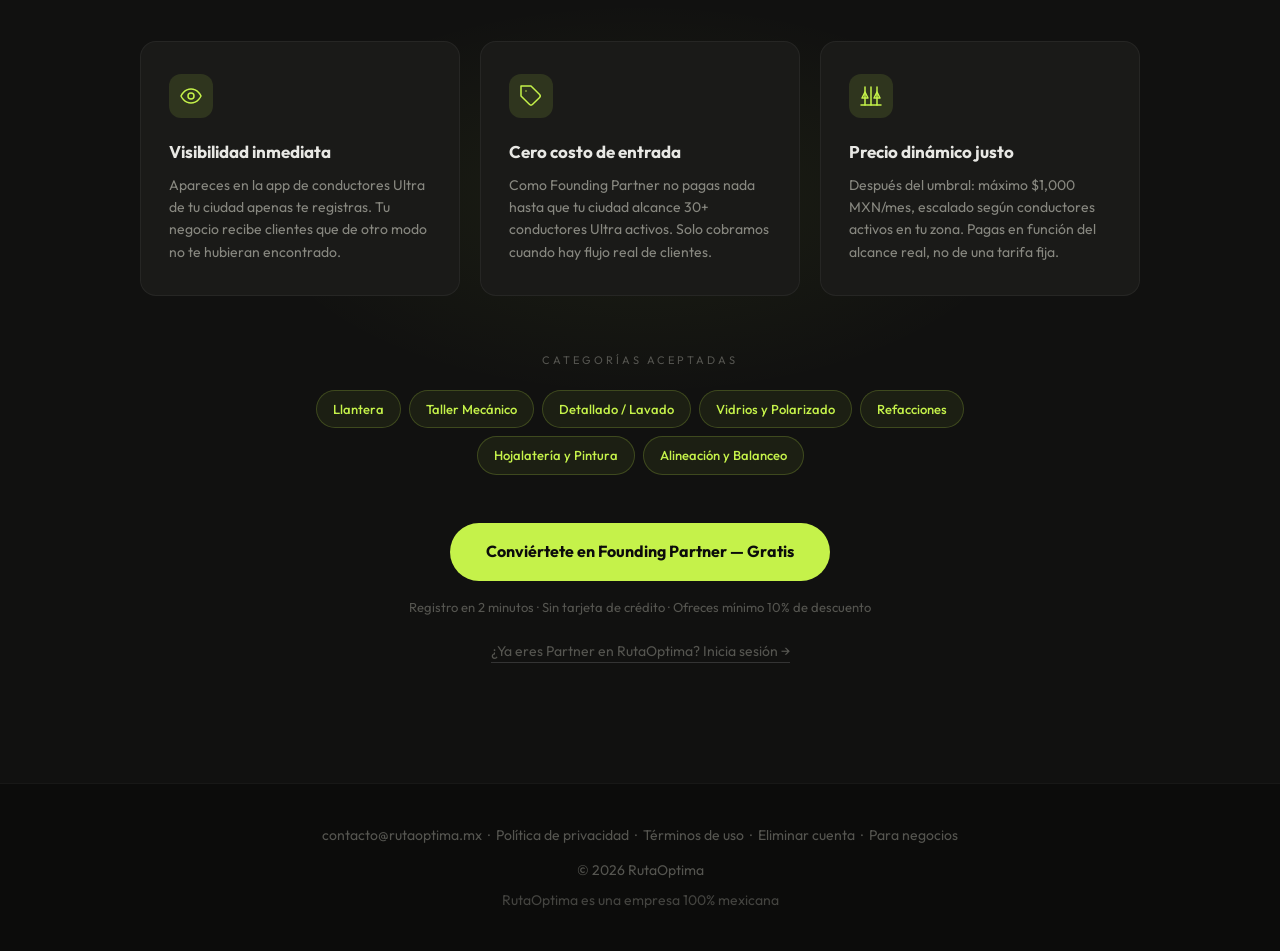
==== commit 656df5f5: "Update index.html" ====
--- a/index.html
+++ b/index.html
@@ -563,22 +563,22 @@
 <section class="pricing-section" id="precios">
   <div class="section-label" style="font-size:16px; letter-spacing:6px; text-align:center; margin-bottom:24px;">Planes</div>
   <h2 class="section-title" style="margin: 0 auto 16px; text-align:center;">Empieza gratis,<br>escala cuando quieras</h2>
-  <p style="color:#666660; margin-bottom:0; text-align:center;">100 viajes aceptados y 60 análisis diarios gratis para que compruebes el valor antes de pagar.</p>
+  <p style="color:#666660; margin-bottom:0; text-align:center;">7 días gratis con 60 análisis diarios para que compruebes el valor antes de pagar.</p>
   <div class="pricing-cards">
 
     <div class="pricing-card">
       <div class="pricing-plan">Free</div>
       <div class="pricing-price">$0 <span>MXN</span></div>
-      <div class="pricing-period">para siempre</div>
+      <div class="pricing-period">7 días gratis</div>
       <ul class="pricing-features">
-        <li>100 viajes aceptados gratis</li>
-        <li>60 viajes analizados por día</li>
+        <li>7 días gratis para probar la app</li>
+        <li>60 análisis de ofertas por día</li>
         <li>Cálculo básico de rentabilidad</li>
         <li>Popup en tiempo real</li>
         <li>Tarifas personalizadas que evolucionan con tus viajes</li>
         <li>Escala tus ingresos con el plan que elijas</li>
       </ul>
-      <a href="#" class="pricing-cta lime">Únete — 100 viajes gratis</a>
+      <a href="#" class="pricing-cta lime">Únete — 7 días gratis</a>
     </div>
 
     <div class="pricing-card featured">
@@ -591,7 +591,6 @@
         <li>Viajes ilimitados</li>
         <li>Tarifas dinámicas del mercado</li>
         <li>Todo lo que ganaste y gastaste en cada viaje, siempre a la mano</li>
-        <li>Rutas más inteligentes — evita tráfico, baches y calles cerradas</li>
       </ul>
       <a href="https://buy.stripe.com/4gMfZhemnfGN6g52s34Rq00" class="pricing-cta lime" target="_blank">Suscribirme por $200 MXN/mes</a>
       <div style="margin-top: 24px; border-top: 1px solid rgba(255,255,255,0.1); padding-top: 20px;">
@@ -741,6 +740,7 @@
         <div class="pricing-period">mensual</div>
         <ul class="pricing-features">
           <li>Todo lo del plan Pro</li>
+          <li>Rutas más inteligentes — evita tráfico, baches y calles cerradas</li>
           <li>El modelo predice una ruta óptima para conseguir el siguiente viaje rentable</li>
           <li>Zonas y horarios con mayor probabilidad de viajes rentables</li>
           <li>Decisiones en tiempo real basadas en datos colectivos de tu ciudad</li>
@@ -761,6 +761,7 @@
         <div class="pricing-period">mensual</div>
         <ul class="pricing-features">
           <li>Todo lo del plan Pro</li>
+          <li>Rutas más inteligentes — evita tráfico, baches y calles cerradas</li>
           <li>El modelo predice una ruta óptima para conseguir el siguiente viaje rentable</li>
           <li>Zonas y horarios con mayor probabilidad de viajes rentables</li>
           <li>Decisiones en tiempo real basadas en datos colectivos de tu ciudad</li>
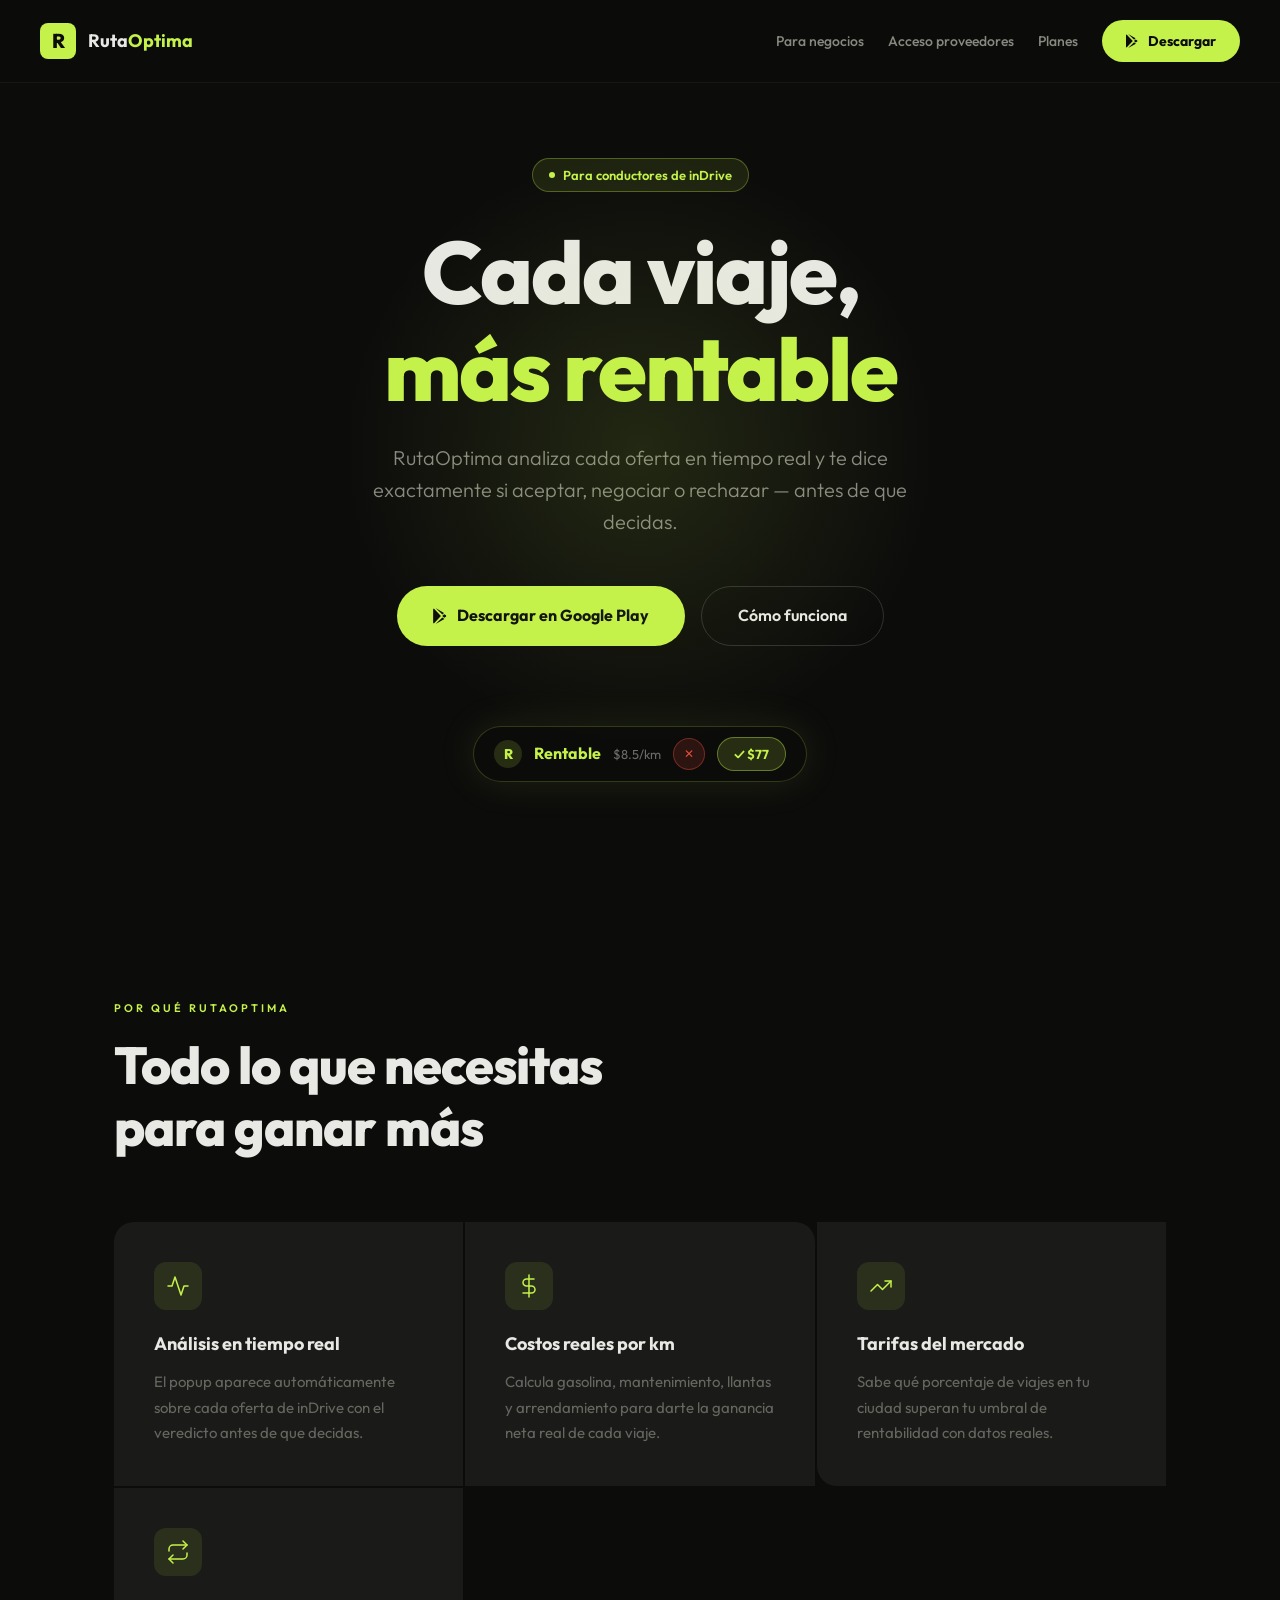
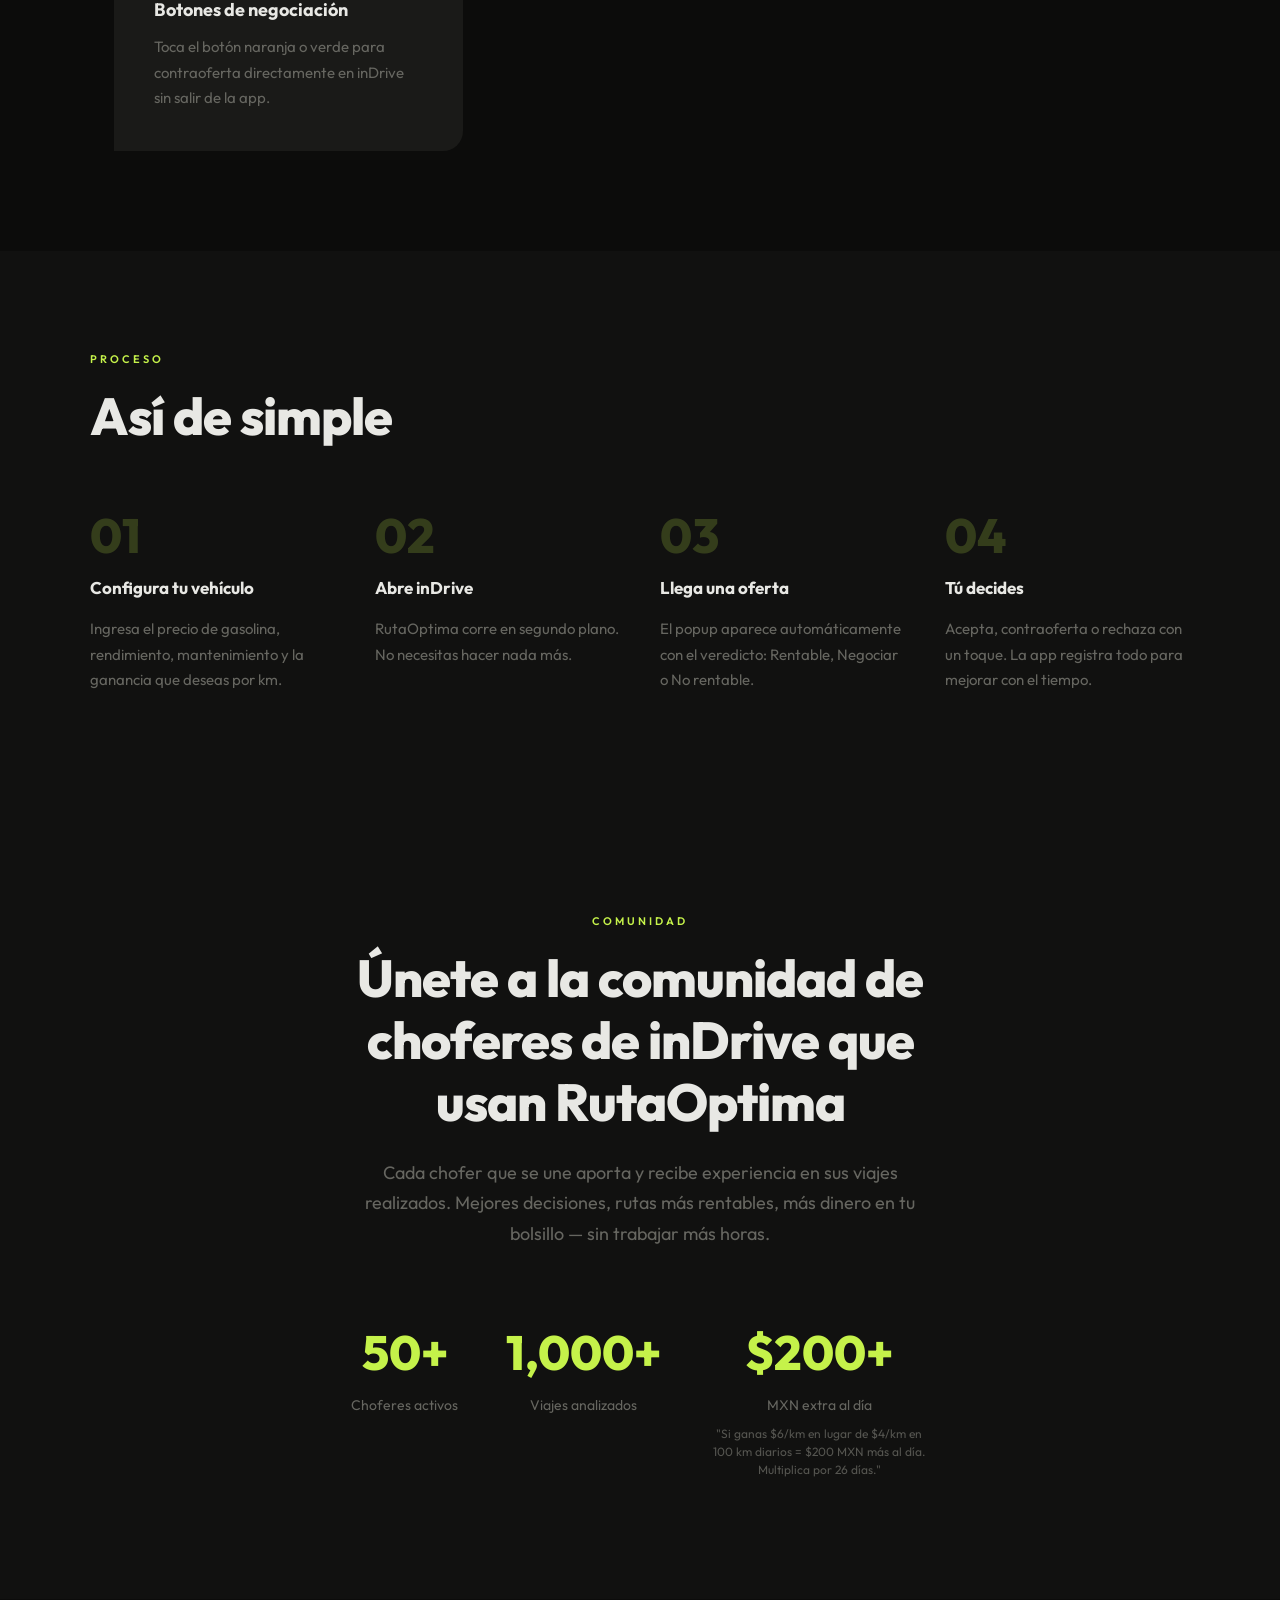
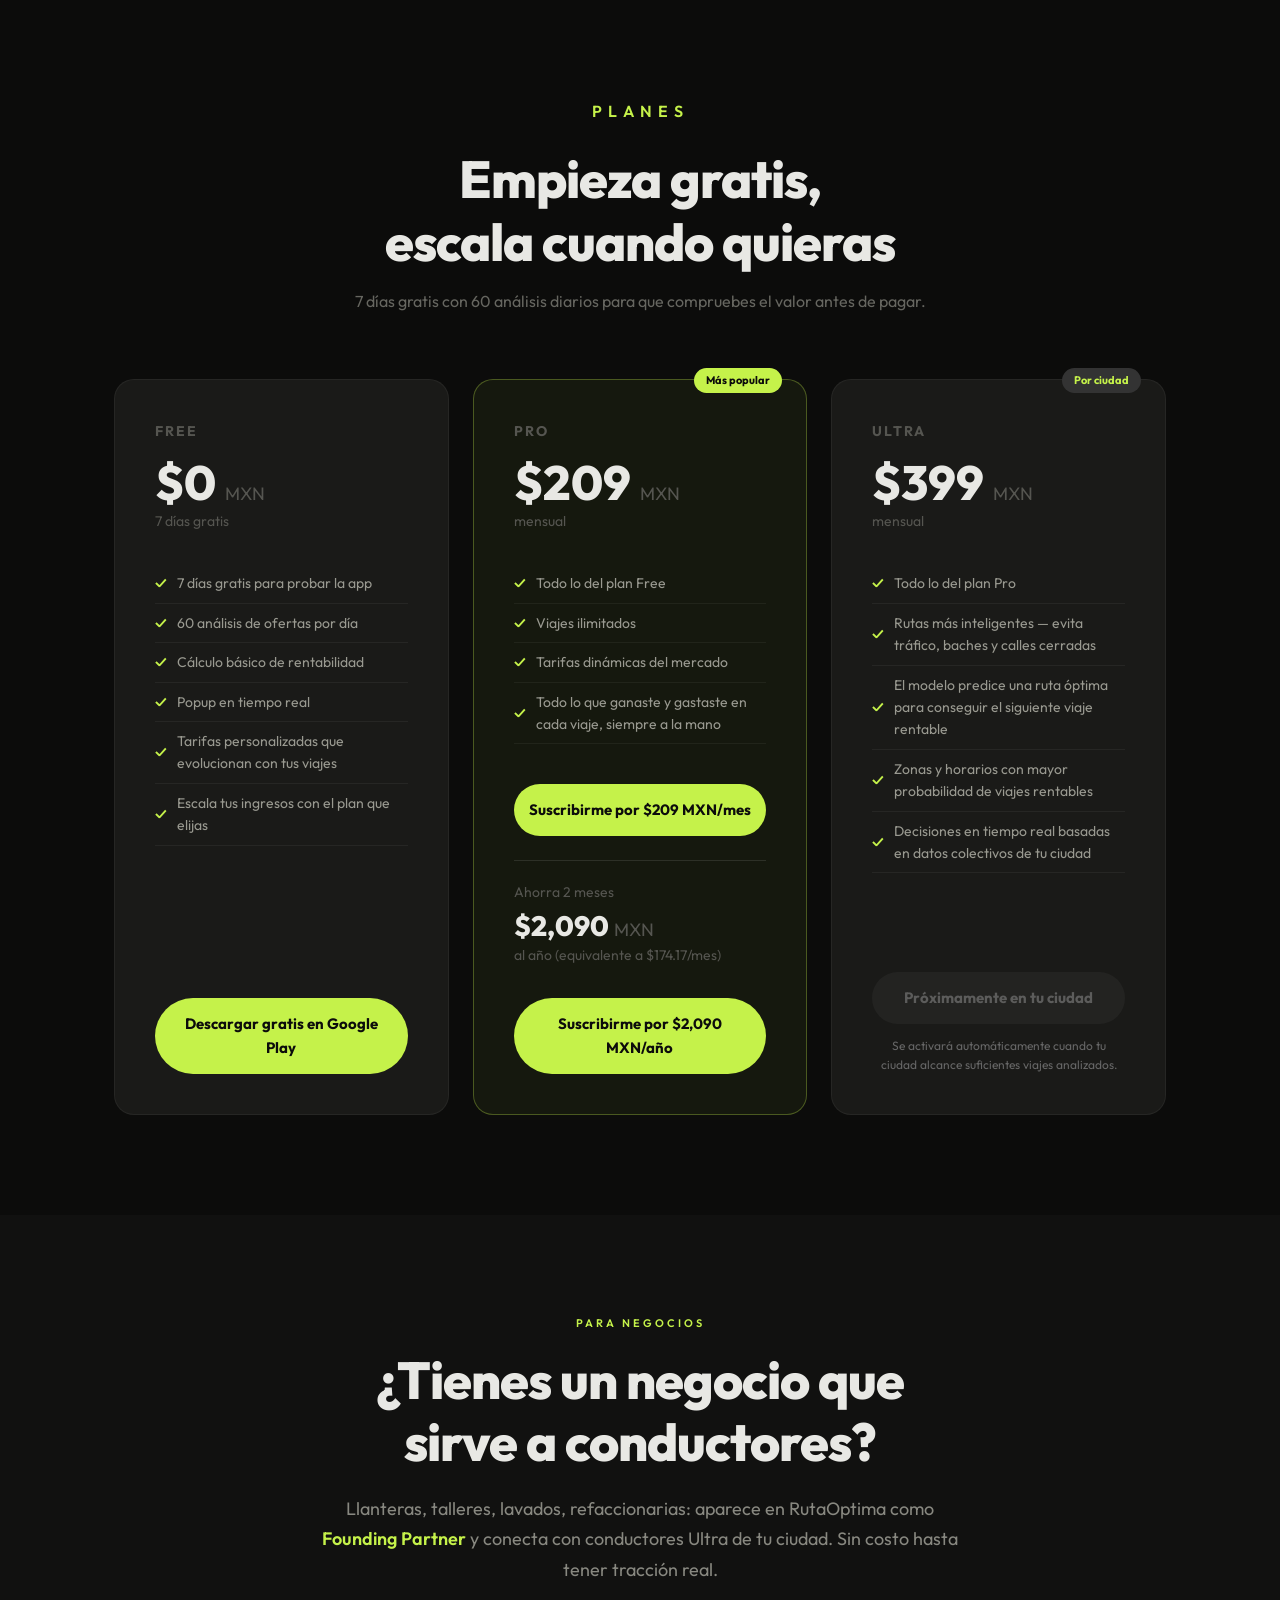
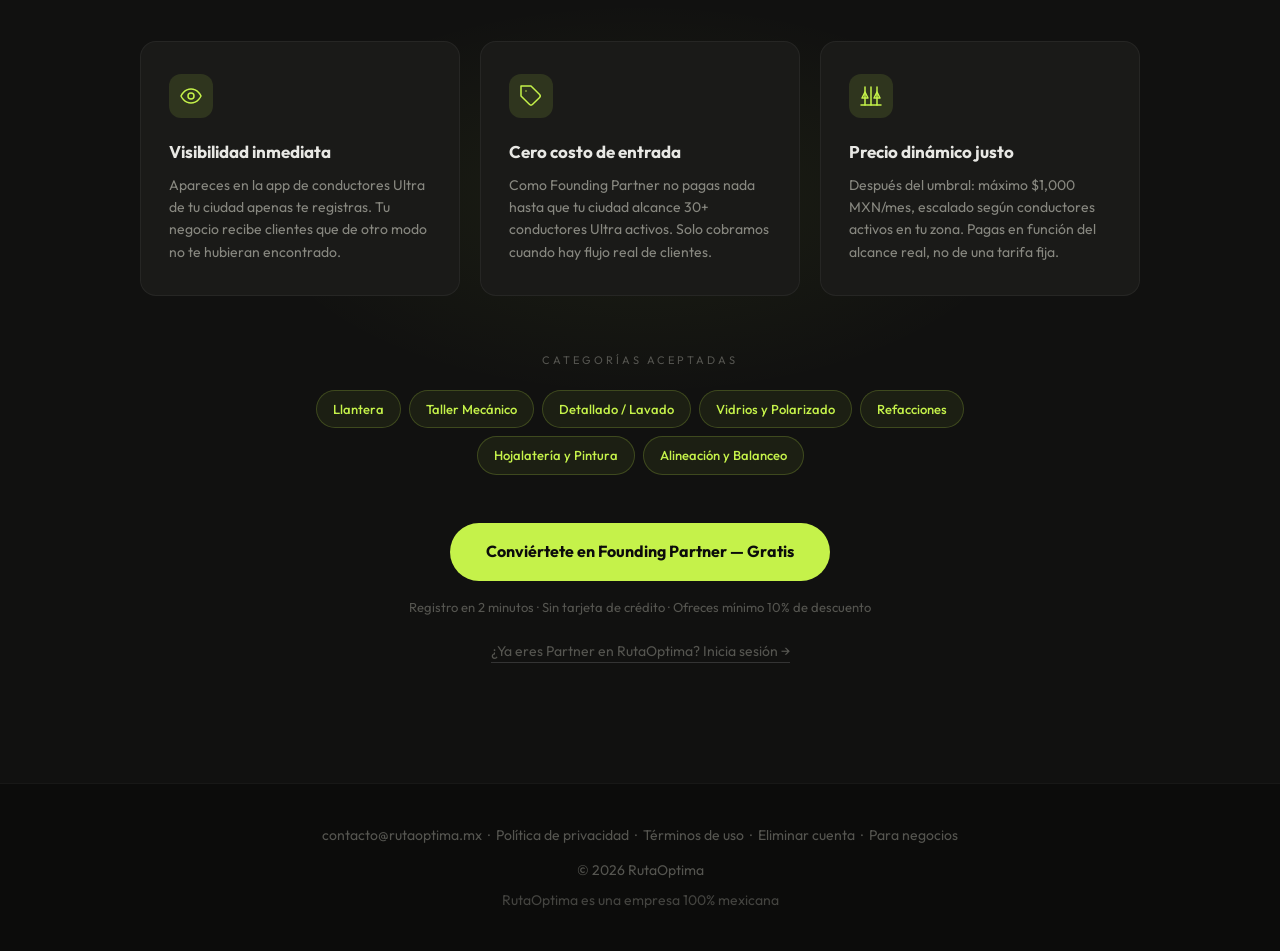
==== commit e251d7f2: "Update index.html" ====
--- a/index.html
+++ b/index.html
@@ -160,6 +160,13 @@
     display: inline-block;
   }
   .btn-primary:hover { transform: translateY(-2px); opacity: 0.9; }
+  .with-icon {
+    display: inline-flex;
+    align-items: center;
+    justify-content: center;
+    gap: 10px;
+  }
+  .with-icon svg { flex: none; }
   .btn-ghost {
     background: transparent;
     color: var(--text);
@@ -463,7 +470,11 @@
   <div class="nav-right">
     <a href="#proveedores" class="nav-secondary">Para negocios</a>
     <a href="https://rutaoptima-backend-production.up.railway.app/proveedor/" target="_blank" rel="noopener" class="nav-secondary">Acceso proveedores</a>
-    <a href="#precios" class="nav-cta">Únete</a>
+    <a href="#precios" class="nav-secondary">Planes</a>
+    <a href="https://play.google.com/store/apps/details?id=com.rutaoptima" target="_blank" rel="noopener" class="nav-cta with-icon">
+      <svg width="12" height="14" viewBox="0 0 12 14" fill="currentColor" aria-hidden="true"><path d="M0.6 0.4a1 1 0 0 0-.6.9v11.4a1 1 0 0 0 .6.9l6.2-6.6L0.6 0.4zM8.1 5.7L2.1 0.1l7.4 4.2-1.4 1.4zM9.9 9.7L2.1 13.9l6-5.6 1.8 1.4zM10.9 6.2c.7.4.7 1.2 0 1.6l-1.3.8-1.6-1.6 1.6-1.6 1.3.8z"/></svg>
+      Descargar
+    </a>
   </div>
 </nav>
 
@@ -472,7 +483,10 @@
   <h1>Cada viaje,<br><em>más rentable</em></h1>
   <p class="hero-sub">RutaOptima analiza cada oferta en tiempo real y te dice exactamente si aceptar, negociar o rechazar — antes de que decidas.</p>
   <div class="hero-actions">
-    <a href="#precios" class="btn-primary">Empieza gratis</a>
+    <a href="https://play.google.com/store/apps/details?id=com.rutaoptima" target="_blank" rel="noopener" class="btn-primary with-icon">
+      <svg width="14" height="16" viewBox="0 0 12 14" fill="currentColor" aria-hidden="true"><path d="M0.6 0.4a1 1 0 0 0-.6.9v11.4a1 1 0 0 0 .6.9l6.2-6.6L0.6 0.4zM8.1 5.7L2.1 0.1l7.4 4.2-1.4 1.4zM9.9 9.7L2.1 13.9l6-5.6 1.8 1.4zM10.9 6.2c.7.4.7 1.2 0 1.6l-1.3.8-1.6-1.6 1.6-1.6 1.3.8z"/></svg>
+      Descargar en Google Play
+    </a>
     <a href="#como-funciona" class="btn-ghost">Cómo funciona</a>
   </div>
   <div class="popup-preview">
@@ -578,13 +592,13 @@
         <li>Tarifas personalizadas que evolucionan con tus viajes</li>
         <li>Escala tus ingresos con el plan que elijas</li>
       </ul>
-      <a href="#" class="pricing-cta lime">Únete — 7 días gratis</a>
+      <a href="https://play.google.com/store/apps/details?id=com.rutaoptima" target="_blank" rel="noopener" class="pricing-cta lime">Descargar gratis en Google Play</a>
     </div>
 
     <div class="pricing-card featured">
       <div class="pricing-badge">Más popular</div>
       <div class="pricing-plan">Pro</div>
-      <div class="pricing-price">$200 <span>MXN</span></div>
+      <div class="pricing-price">$209 <span>MXN</span></div>
       <div class="pricing-period">mensual</div>
       <ul class="pricing-features">
         <li>Todo lo del plan Free</li>
@@ -592,12 +606,12 @@
         <li>Tarifas dinámicas del mercado</li>
         <li>Todo lo que ganaste y gastaste en cada viaje, siempre a la mano</li>
       </ul>
-      <a href="https://buy.stripe.com/4gMfZhemnfGN6g52s34Rq00" class="pricing-cta lime" target="_blank">Suscribirme por $200 MXN/mes</a>
+      <a href="https://buy.stripe.com/4gMfZhemnfGN6g52s34Rq00" class="pricing-cta lime" target="_blank">Suscribirme por $209 MXN/mes</a>
       <div style="margin-top: 24px; border-top: 1px solid rgba(255,255,255,0.1); padding-top: 20px;">
         <div class="pricing-period" style="margin-bottom: 8px;">Ahorra 2 meses</div>
-        <div class="pricing-price" style="font-size: 28px;">$2,000 <span>MXN</span></div>
-        <div class="pricing-period">al año (equivalente a $166.67/mes)</div>
-        <a href="https://buy.stripe.com/5kQdR96TV1PX47Xc2D4Rq01" class="pricing-cta lime" target="_blank" style="margin-top: 16px;">Suscribirme por $2,000 MXN/año</a>
+        <div class="pricing-price" style="font-size: 28px;">$2,090 <span>MXN</span></div>
+        <div class="pricing-period">al año (equivalente a $174.17/mes)</div>
+        <a href="https://buy.stripe.com/5kQdR96TV1PX47Xc2D4Rq01" class="pricing-cta lime" target="_blank" style="margin-top: 16px;">Suscribirme por $2,090 MXN/año</a>
       </div>
     </div>
 
@@ -736,7 +750,7 @@
       ultraCard.innerHTML = `
         <div class="pricing-badge" style="background:#333; color:#c5f24a;">Por ciudad</div>
         <div class="pricing-plan">Ultra</div>
-        <div class="pricing-price">$375 <span>MXN</span></div>
+        <div class="pricing-price">$399 <span>MXN</span></div>
         <div class="pricing-period">mensual</div>
         <ul class="pricing-features">
           <li>Todo lo del plan Pro</li>
@@ -745,19 +759,19 @@
           <li>Zonas y horarios con mayor probabilidad de viajes rentables</li>
           <li>Decisiones en tiempo real basadas en datos colectivos de tu ciudad</li>
         </ul>
-        <a href="https://buy.stripe.com/4gMbJ1dijgKRfQFc2D4Rq04" class="pricing-cta lime" target="_blank">Suscribirme por $375 MXN/mes</a>
+        <a href="https://buy.stripe.com/4gMbJ1dijgKRfQFc2D4Rq04" class="pricing-cta lime" target="_blank">Suscribirme por $399 MXN/mes</a>
         <div style="margin-top: 24px; border-top: 1px solid rgba(255,255,255,0.1); padding-top: 20px;">
           <div class="pricing-period" style="margin-bottom: 8px;">Ahorra 2 meses</div>
-          <div class="pricing-price" style="font-size: 28px;">$3,750 <span>MXN</span></div>
-          <div class="pricing-period">al año (equivalente a $312.50/mes)</div>
-          <a href="https://buy.stripe.com/9B69AT5PRcuBawl1nZ4Rq05" class="pricing-cta lime" target="_blank" style="margin-top: 16px;">Suscribirme por $3,750 MXN/año</a>
+          <div class="pricing-price" style="font-size: 28px;">$3,990 <span>MXN</span></div>
+          <div class="pricing-period">al año (equivalente a $332.50/mes)</div>
+          <a href="https://buy.stripe.com/9B69AT5PRcuBawl1nZ4Rq05" class="pricing-cta lime" target="_blank" style="margin-top: 16px;">Suscribirme por $3,990 MXN/año</a>
         </div>
       `;
     } else {
       ultraCard.innerHTML = `
         <div class="pricing-badge" style="background:#333; color:#c5f24a;">Por ciudad</div>
         <div class="pricing-plan">Ultra</div>
-        <div class="pricing-price">$375 <span>MXN</span></div>
+        <div class="pricing-price">$399 <span>MXN</span></div>
         <div class="pricing-period">mensual</div>
         <ul class="pricing-features">
           <li>Todo lo del plan Pro</li>
